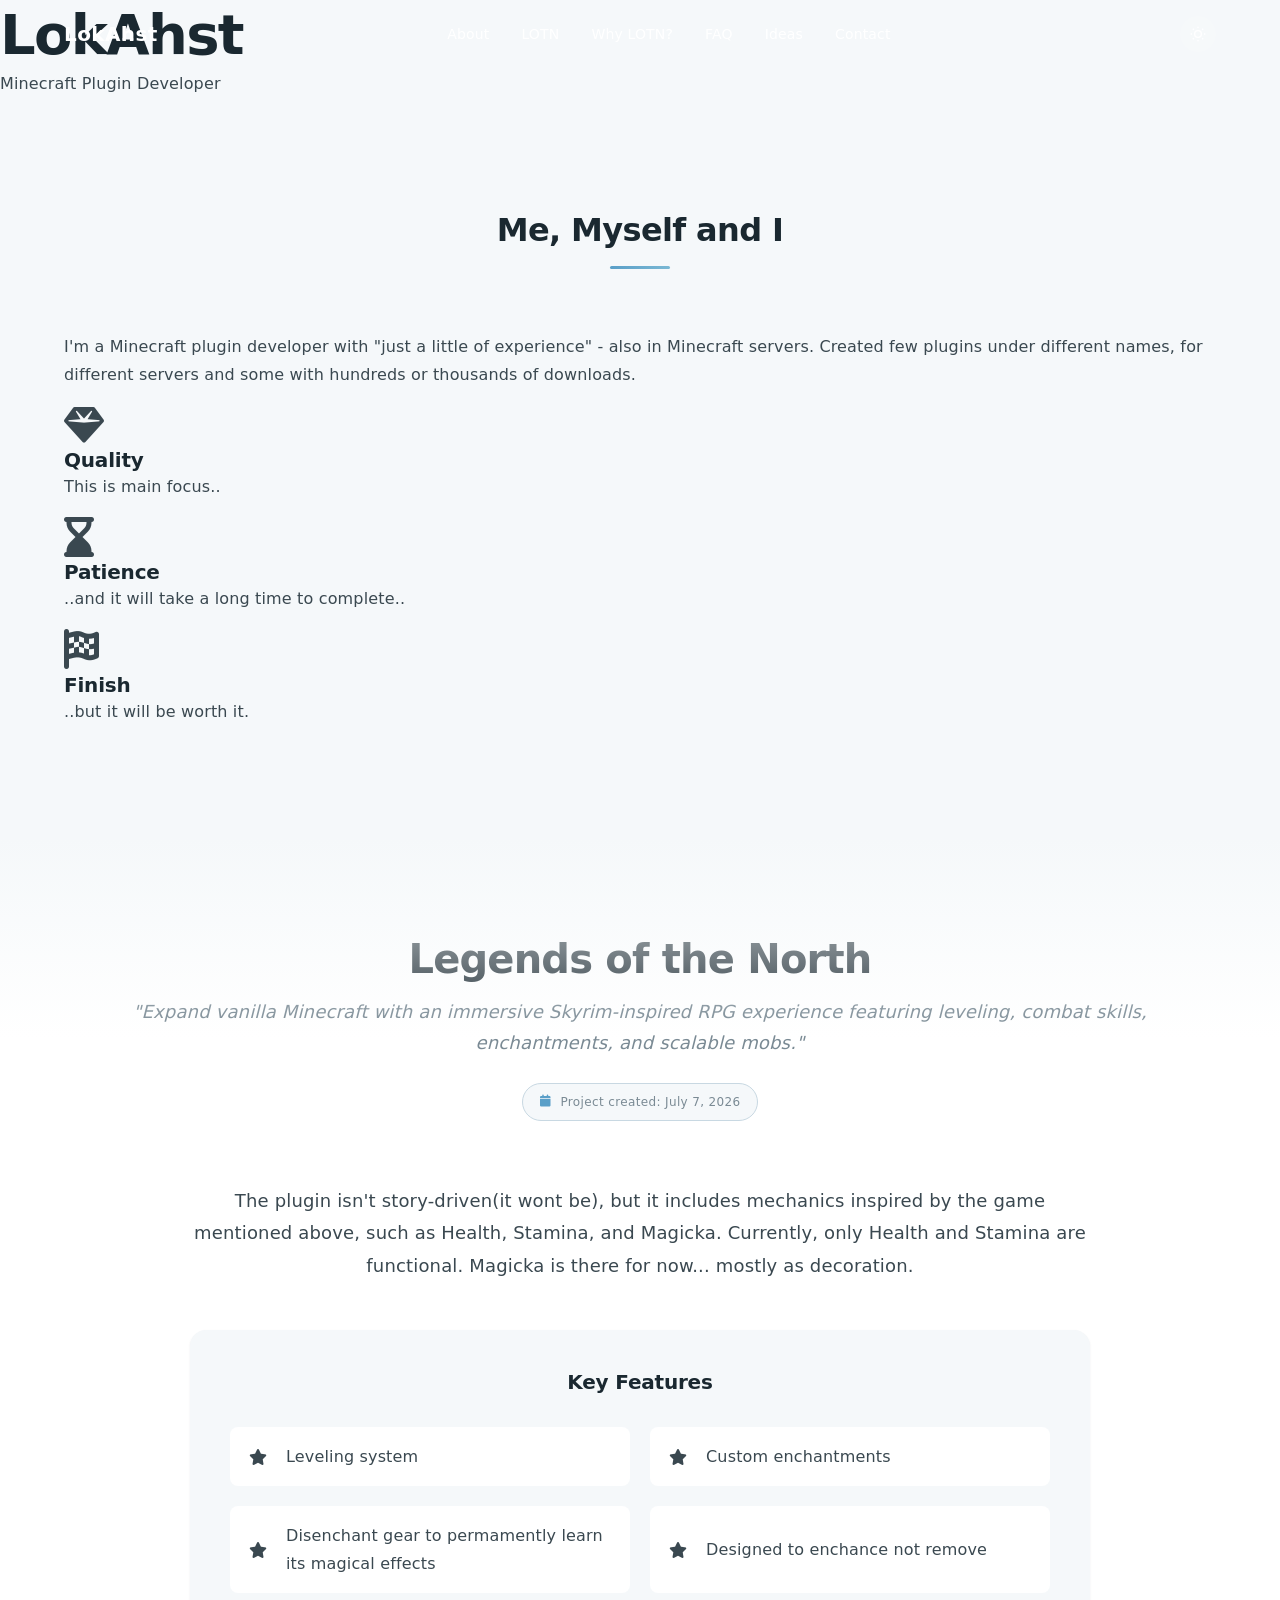
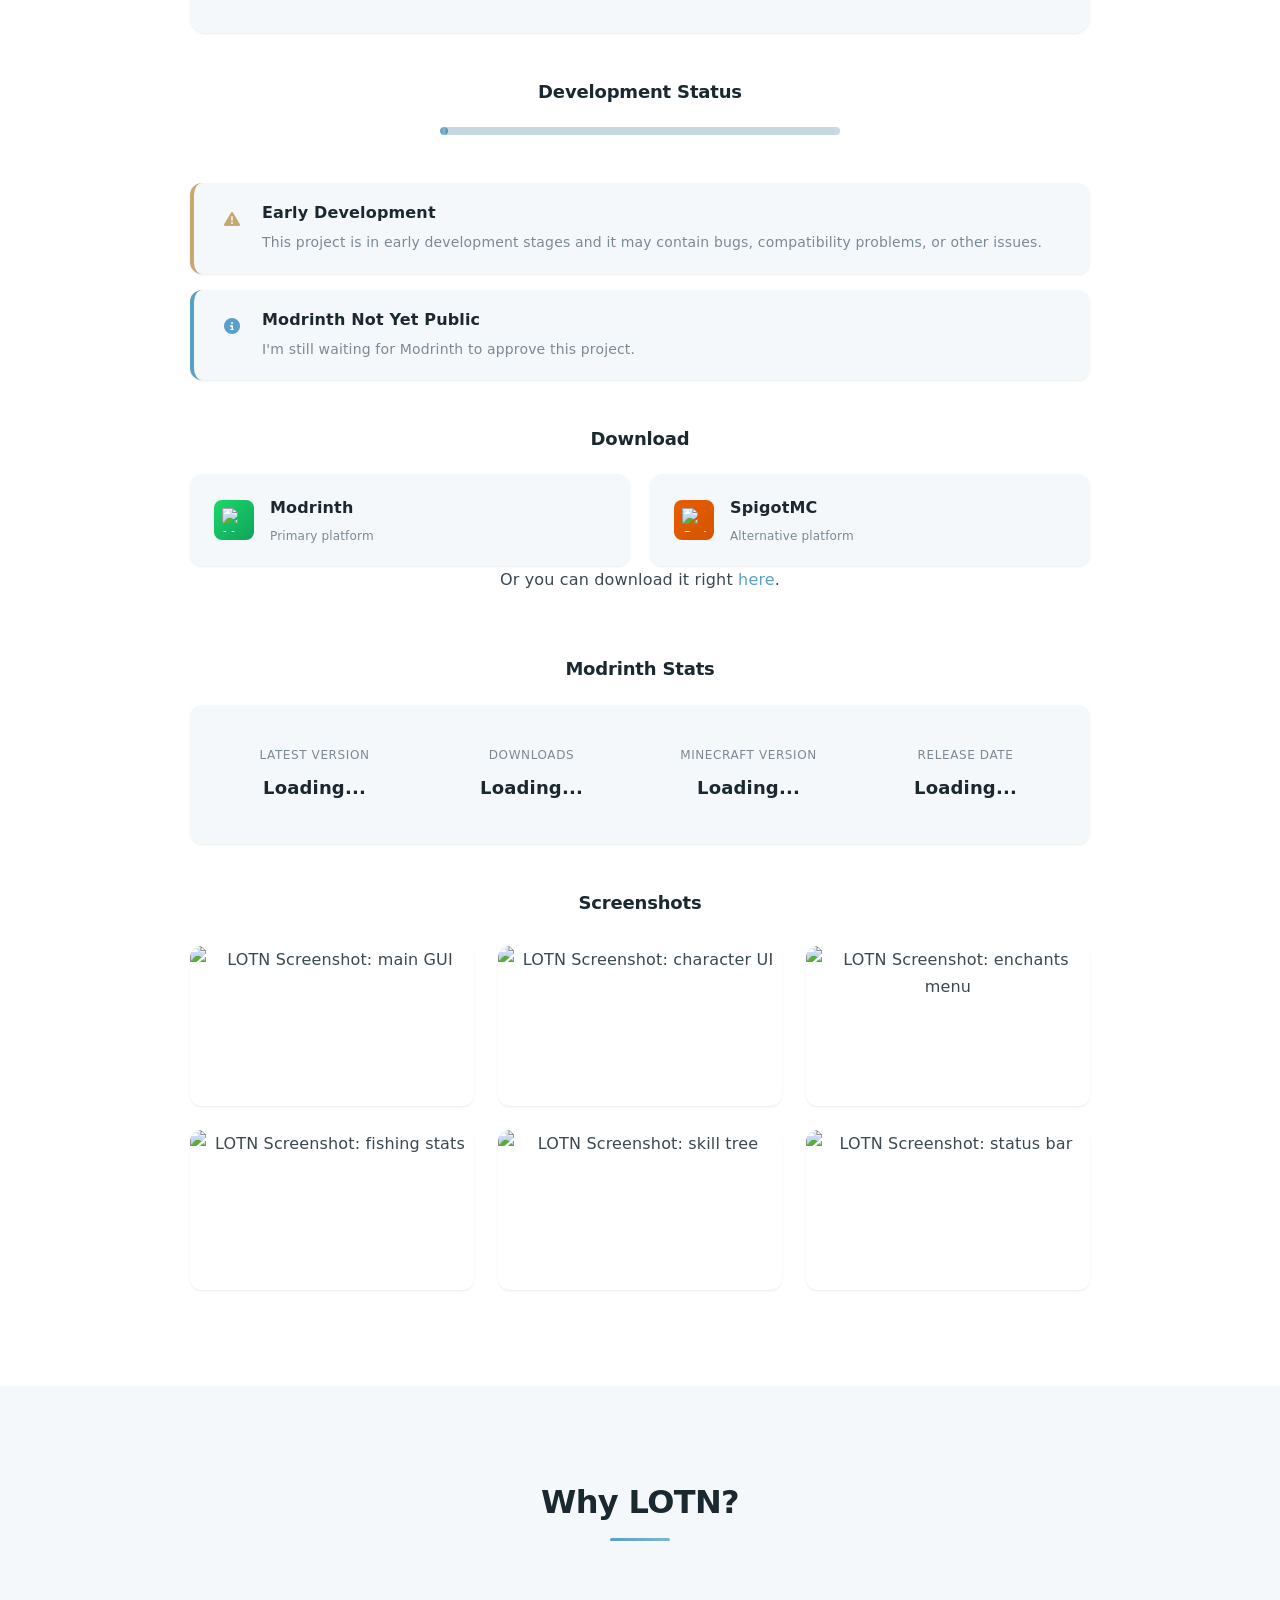
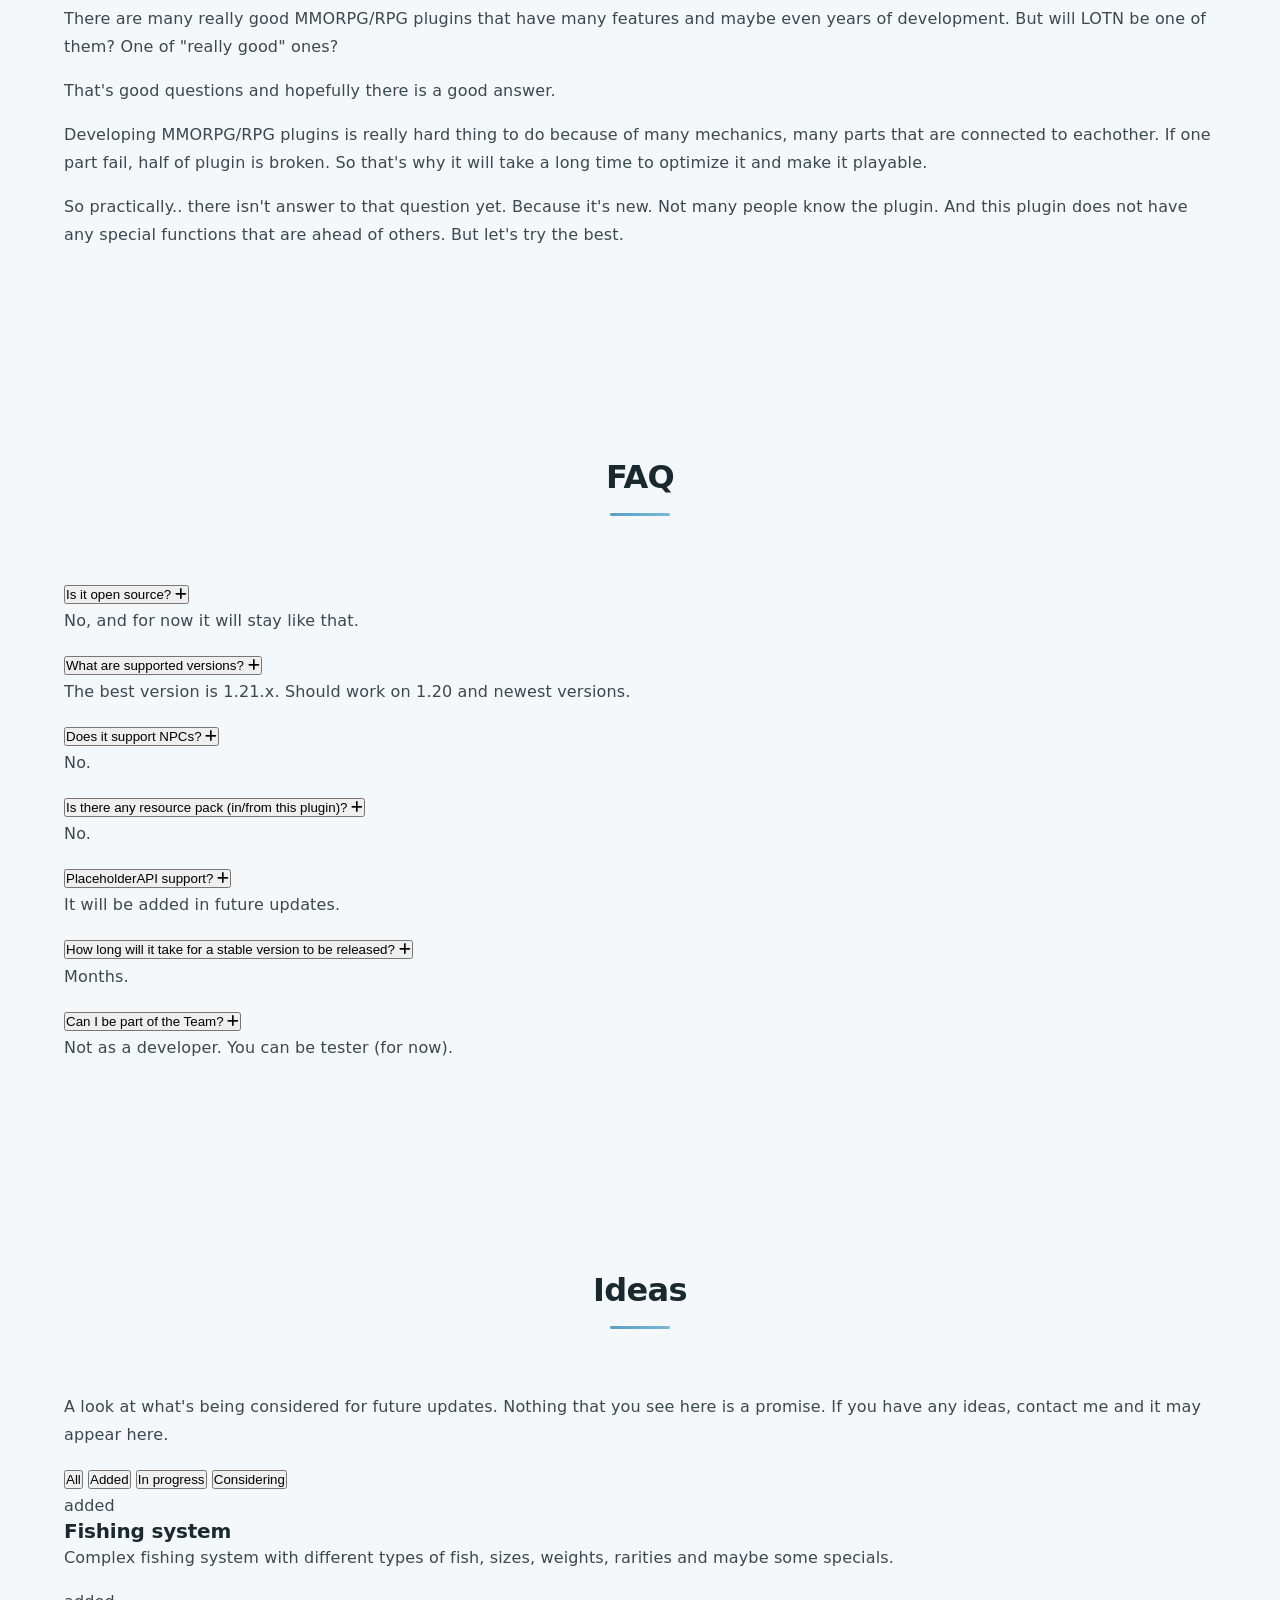
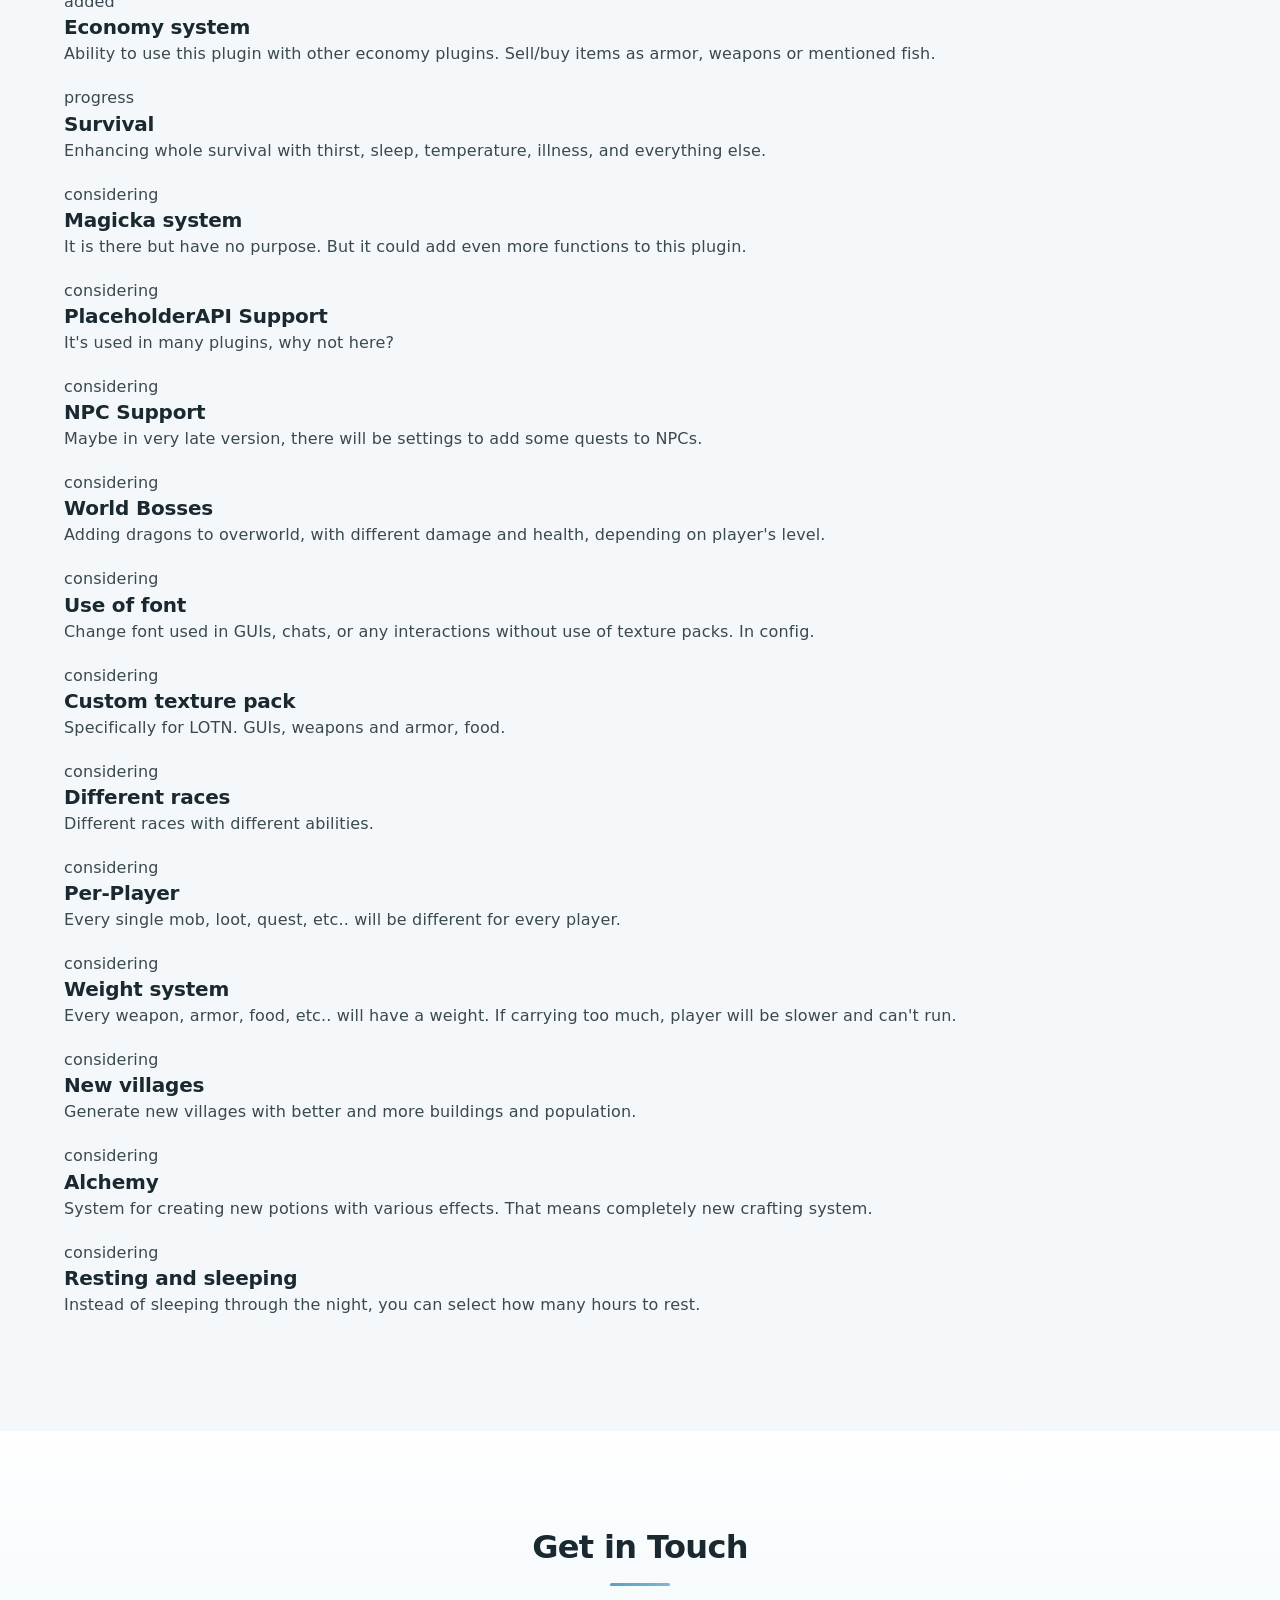
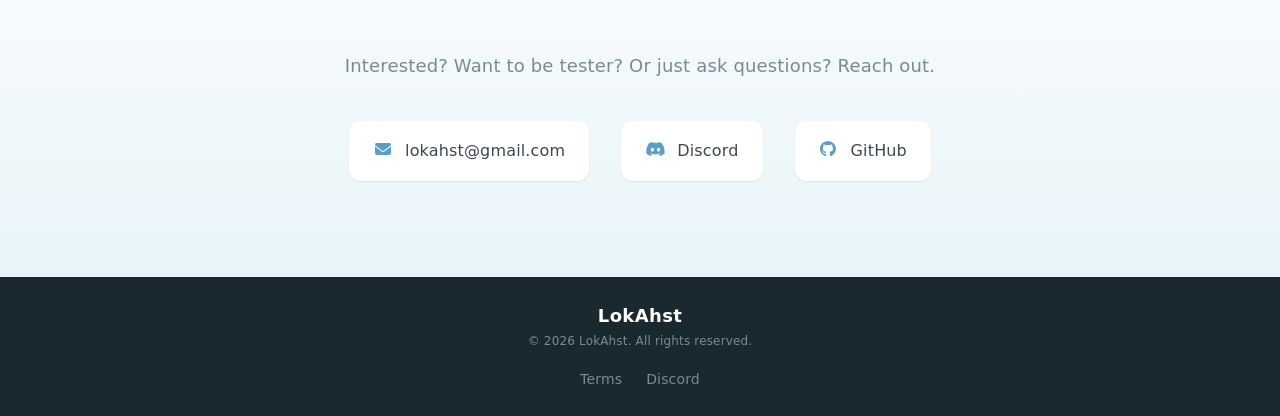
==== index.html @ 251fb31d "Add files via upload" ====
<!DOCTYPE html>
<html lang="en">
<head>
    <meta charset="UTF-8">
    <meta name="viewport" content="width=device-width, initial-scale=1.0">

    <title>LokAhst</title>

    <meta name="description" content="Developer of Legends of the North (LOTN) Minecraft plugin. Working independently on Minecraft plugins.">
    <meta name="author" content="LokAhst">
    <meta name="keywords" content="LokAhst, Minecraft plugin, LOTN, Legends of the North, Minecraft server, Spigot plugin, Modrinth, game development">
    <meta name="robots" content="index, follow">
    <meta name="theme-color" content="#366DA0">

    <meta property="og:title" content="LokAhst">
    <meta property="og:description" content="Developer of Legends of the North (LOTN) Minecraft plugin. Working independently on Minecraft plugins.">
    <meta property="og:type" content="website">
    <meta property="og:url" content="https://lokahst.github.io">
    <meta property="og:image" content="https://lokahst.github.io/assets/lokahst.png">

    <meta name="twitter:card" content="summary_large_image">
    <meta name="twitter:title" content="LokAhst">
    <meta name="twitter:description" content="Developer of Legends of the North (LOTN) Minecraft plugin. Working independently on Minecraft plugins.">

    <link rel="canonical" href="https://lokahst.github.io">

    <link rel="stylesheet" href="styling/main.css">
    <link rel="stylesheet" href="styling/hero.css">
    <link rel="stylesheet" href="styling/about.css">
    <link rel="stylesheet" href="styling/lotn.css">
    <link rel="stylesheet" href="styling/why.css">
    <link rel="stylesheet" href="styling/faq.css">
    <link rel="stylesheet" href="styling/ideas.css">
    <link rel="stylesheet" href="styling/animations.css">
    <link rel="stylesheet" href="styling/responsive.css">

    <style>
        .value-icon i {font-size: 2.5rem;}
    </style>

    <link rel="icon" type="image/svg+xml" href="assets/lokahst.png">
    <link rel="apple-touch-icon" href="assets/lokahst.png">
    <link rel="stylesheet" href="https://cdnjs.cloudflare.com/ajax/libs/font-awesome/6.4.0/css/all.min.css">
    <script>
        (function(){var t=localStorage.getItem('lokahst-theme');if(t==='dark'||(t!=='light'&&window.matchMedia('(prefers-color-scheme: dark)').matches)){document.documentElement.setAttribute('data-theme','dark');}})();
    </script>
</head>
<body>
    <nav class="nav" id="nav">
        <div class="nav-container">
            <a href="#" class="nav-logo">
                <span class="logo-text">LokAhst</span>
            </a>
            <button class="nav-toggle" id="navToggle" aria-label="Toggle navigation">
                <span class="nav-toggle-line"></span>
                <span class="nav-toggle-line"></span>
                <span class="nav-toggle-line"></span>
            </button>
            <ul class="nav-menu" id="navMenu">
                <li><a href="#about" class="nav-link">About</a></li>
                <li><a href="#lotn" class="nav-link">LOTN</a></li>
                <li><a href="#why" class="nav-link">Why LOTN?</a></li>
                <li><a href="#faq" class="nav-link">FAQ</a></li>
                <li><a href="#ideas" class="nav-link">Ideas</a></li>
                <li><a href="#contact" class="nav-link">Contact</a></li>
            </ul>
            <button class="theme-toggle" id="themeToggle" aria-label="Toggle dark mode">
                <svg class="icon-sun" xmlns="http://www.w3.org/2000/svg" fill="none" viewBox="0 0 24 24" stroke="currentColor" stroke-width="2"><circle cx="12" cy="12" r="5"/><path d="M12 1v2M12 21v2M4.22 4.22l1.42 1.42M18.36 18.36l1.42 1.42M1 12h2M21 12h2M4.22 19.78l1.42-1.42M18.36 5.64l1.42-1.42"/></svg>
                <svg class="icon-moon" xmlns="http://www.w3.org/2000/svg" fill="none" viewBox="0 0 24 24" stroke="currentColor" stroke-width="2"><path d="M21 12.79A9 9 0 1 1 11.21 3 7 7 0 0 0 21 12.79z"/></svg>
            </button>
        </div>
    </nav>

    <header class="hero" id="hero">
        <div class="hero-sky"></div>
        <div class="clouds-container"></div>
        <div class="mountains-container"></div>
        <div class="hero-atmosphere"></div>
        <div class="hero-content">
            <div class="hero-text-container">
                <h1 class="hero-title fade-up">
                    <span class="hero-title-line">LokAhst</span>
                </h1>
                <p class="hero-subtitle fade-up">Minecraft Plugin Developer</p>
            </div>
        </div>

        <div class="hero-gradient-transition"></div>
    </header>

    <section class="about section" id="about">
        <div class="container">
            <div class="section-header fade-up">
                <h2 class="section-title">Me, Myself and I</h2>
                <div class="section-divider"></div>
            </div>
            <div class="about-content">
                <div class="about-text fade-up">
                    <p class="about-body">I'm a Minecraft plugin developer with "just a little of experience" - also in Minecraft servers. Created few plugins under different names, for different servers and some with hundreds or thousands of downloads.</p>
                </div>
                <div class="about-values fade-up">
                    <div class="value-card">
                        <div class="value-icon">
                            <i class="fas fa-gem"></i>
                        </div>
                        <h3 class="value-title">Quality</h3>
                        <p class="value-desc">This is main focus..</p>
                    </div>
                    <div class="value-card">
                        <div class="value-icon">
                            <i class="fas fa-hourglass-end"></i>
                        </div>
                        <h3 class="value-title">Patience</h3>
                        <p class="value-desc">..and it will take a long time to complete..</p>
                    </div>
                    <div class="value-card">
                        <div class="value-icon">
                            <i class="fas fa-flag-checkered"></i>
                        </div>
                        <h3 class="value-title">Finish</h3>
                        <p class="value-desc">..but it will be worth it.</p>
                    </div>
                </div>
            </div>
        </div>
    </section>

    <section class="lotn section" id="lotn">
        <div class="container">
            <div class="lotn-header fade-up">
                <h2 class="lotn-title">Legends of the North</h2>
                <p class="lotn-tagline">"Expand vanilla Minecraft with an immersive Skyrim-inspired RPG experience featuring leveling, combat skills, enchantments, and scalable mobs."</p>
                <div class="lotn-created-badge">
                    <i class="lotn-badge-icon fas fa-calendar"></i>
                    <span>Project created: July 7, 2026</span>
                </div>
            </div>

            <div class="lotn-content">
                <div class="lotn-description fade-up">
                    <p>The plugin isn't story-driven(it wont be), but it includes mechanics inspired by the game mentioned above, such as Health, Stamina, and Magicka. Currently, only Health and Stamina are functional. Magicka is there for now... mostly as decoration.</p>
                </div>

                <div class="lotn-features fade-up">
                    <h3 class="features-title">Key Features</h3>
                    <ul class="features-list">
                        <li class="feature-item">
                            <span class="feature-icon">
                                <i class="fas fa-star"></i>
                            </span>
                            <span class="feature-text">Leveling system</span>
                        </li>
                        <li class="feature-item">
                            <span class="feature-icon">
                                <i class="fas fa-star"></i>
                            </span>
                            <span class="feature-text">Custom enchantments</span>
                        </li>
                        <li class="feature-item">
                            <span class="feature-icon">
                                <i class="fas fa-star"></i>
                            </span>
                            <span class="feature-text">Disenchant gear to permamently learn its magical effects</span>
                        </li>
                        <li class="feature-item">
                            <span class="feature-icon">
                                <i class="fas fa-star"></i>
                            </span>
                            <span class="feature-text">Designed to enchance not remove</span>
                        </li>
                    </ul>
                </div>

                <div class="lotn-status fade-up">
                    <h3 class="status-title">Development Status</h3>
                    <div class="status-bar-container">
                        <div class="status-bar">
                            <div class="status-progress" style="--progress: 2%;"></div>
                        </div>
                    </div>
                </div>

                <div class="lotn-warnings fade-up">
                    <div class="warning-card warning-early">
                        <div class="warning-icon">
                            <i class="fas fa-exclamation-triangle"></i>
                        </div>
                        <div class="warning-content">
                            <h4 class="warning-title">Early Development</h4>
                            <p class="warning-text">This project is in early development stages and it may contain bugs, compatibility problems, or other issues.</p>
                        </div>
                    </div>
                    <div class="warning-card warning-modrinth">
                        <div class="warning-icon">
                            <i class="fas fa-info-circle"></i>
                        </div>
                        <div class="warning-content">
                            <h4 class="warning-title">Modrinth Not Yet Public</h4>
                            <p class="warning-text">I'm still waiting for Modrinth to approve this project.</p>
                        </div>
                    </div>
                </div>

                <div class="lotn-downloads fade-up">
                    <h3 class="downloads-title">Download</h3>
                    <div class="downloads-grid">
                        <a href="https://modrinth.com/plugin/lotn" class="download-card download-modrinth" target="_blank" rel="noopener noreferrer">
                            <div class="download-logo">
                                <img src="assets/modrinth.svg" alt="Modrinth">
                            </div>
                            <div class="download-info">
                                <span class="download-name">Modrinth</span>
                                <span class="download-desc">Primary platform</span>
                            </div>
                        </a>
                        <a href="https://www.spigotmc.org/resources/rpg-legends-of-the-north-early-access-versions.136849/" class="download-card download-spigot" target="_blank" rel="noopener noreferrer">
                            <div class="download-logo">
                                <img src="assets/spigotmc.svg" alt="SpigotMC">
                            </div>
                            <div class="download-info">
                                <span class="download-name">SpigotMC</span>
                                <span class="download-desc">Alternative platform</span>
                            </div>
                        </a>
                    </div>
                    <p class="download-note">Or you can download it right <a href="https://github.com/lokahst/direct/releases/download/LotN_0.0.0-EarlyAccess.3/LotN_0.0.0-EarlyAccess.3.jar" class="download-link">here</a>.</p>
                </div>

                <div class="lotn-modrinth fade-up">
                    <h3 class="modrinth-title">Modrinth Stats</h3>
                    <div class="modrinth-stats">
                        <div class="modrinth-stat">
                            <span class="stat-label">Latest Version</span>
                            <span class="stat-value" id="modrinth-version">Loading...</span>
                        </div>
                        <div class="modrinth-stat">
                            <span class="stat-label">Downloads</span>
                            <span class="stat-value" id="modrinth-downloads">Loading...</span>
                        </div>
                        <div class="modrinth-stat">
                            <span class="stat-label">Minecraft version</span>
                            <span class="stat-value" id="modrinth-minecraft">Loading...</span>
                        </div>
                        <div class="modrinth-stat">
                            <span class="stat-label">Release date</span>
                            <span class="stat-value" id="modrinth-release">Loading...</span>
                        </div>
                    </div>
                </div>

                <div class="lotn-screenshots fade-up">
                    <h3 class="screenshots-title">Screenshots</h3>
                    <div class="screenshots-grid">
                        <img src="assets/screenshots/Main.png" alt="LOTN Screenshot: main GUI" class="screenshot-img">
                        <img src="assets/screenshots/Character.png" alt="LOTN Screenshot: character UI" class="screenshot-img">
                        <img src="assets/screenshots/Enchants.png" alt="LOTN Screenshot: enchants menu" class="screenshot-img">
                        <img src="assets/screenshots/Fishing_adventure.png" alt="LOTN Screenshot: fishing stats" class="screenshot-img">
                        <img src="assets/screenshots/Skill_tree.png" alt="LOTN Screenshot: skill tree" class="screenshot-img">
                        <img src="assets/screenshots/bar.png" alt="LOTN Screenshot: status bar" class="screenshot-img">
                    </div>
                </div>
            </div>
        </div>
    </section>

    <section class="why section" id="why">
        <div class="container">
            <div class="section-header fade-up">
                <h2 class="section-title">Why LOTN?</h2>
                <div class="section-divider"></div>
            </div>
            <div class="why-content">
                <div class="why-text fade-up">
                    <p class="why-body">There are many really good MMORPG/RPG plugins that have many features and maybe even years of development. But will LOTN be one of them? One of "really good" ones?</p>
                    <p class="why-body">That's good questions and hopefully there is a good answer.</p>
                    <p class="why-body">Developing MMORPG/RPG plugins is really hard thing to do because of many mechanics, many parts that are connected to eachother. If one part fail, half of plugin is broken. So that's why it will take a long time to optimize it and make it playable.</p>
                    <p class="why-body">So practically.. there isn't answer to that question yet. Because it's new. Not many people know the plugin. And this plugin does not have any special functions that are ahead of others. But let's try the best.</p>
                </div>
            </div>
        </div>
    </section>

    <section class="faq section" id="faq">
        <div class="container">
            <div class="section-header fade-up">
                <h2 class="section-title">FAQ</h2>
                <div class="section-divider"></div>
            </div>
            <div class="faq-list fade-up">
                <div class="faq-item">
                    <button class="faq-question" aria-expanded="false">
                        <span class="faq-question-text">Is it open source?</span>
                        <span class="faq-icon"><i class="fas fa-plus"></i></span>
                    </button>
                    <div class="faq-answer">
                        <p>No, and for now it will stay like that.</p>
                    </div>
                </div>
                <div class="faq-item">
                    <button class="faq-question" aria-expanded="false">
                        <span class="faq-question-text">What are supported versions?</span>
                        <span class="faq-icon"><i class="fas fa-plus"></i></span>
                    </button>
                    <div class="faq-answer">
                        <p>The best version is 1.21.x. Should work on 1.20 and newest versions.</p>
                    </div>
                </div>
                <div class="faq-item">
                    <button class="faq-question" aria-expanded="false">
                        <span class="faq-question-text">Does it support NPCs?</span>
                        <span class="faq-icon"><i class="fas fa-plus"></i></span>
                    </button>
                    <div class="faq-answer">
                        <p>No.</p>
                    </div>
                </div>
                <div class="faq-item">
                    <button class="faq-question" aria-expanded="false">
                        <span class="faq-question-text">Is there any resource pack (in/from this plugin)?</span>
                        <span class="faq-icon"><i class="fas fa-plus"></i></span>
                    </button>
                    <div class="faq-answer">
                        <p>No.</p>
                    </div>
                </div>
                <div class="faq-item">
                    <button class="faq-question" aria-expanded="false">
                        <span class="faq-question-text">PlaceholderAPI support?</span>
                        <span class="faq-icon"><i class="fas fa-plus"></i></span>
                    </button>
                    <div class="faq-answer">
                        <p>It will be added in future updates.</p>
                    </div>
                </div>
                <div class="faq-item">
                    <button class="faq-question" aria-expanded="false">
                        <span class="faq-question-text">How long will it take for a stable version to be released?</span>
                        <span class="faq-icon"><i class="fas fa-plus"></i></span>
                    </button>
                    <div class="faq-answer">
                        <p>Months.</p>
                    </div>
                </div>
                <div class="faq-item">
                    <button class="faq-question" aria-expanded="false">
                        <span class="faq-question-text">Can I be part of the Team?</span>
                        <span class="faq-icon"><i class="fas fa-plus"></i></span>
                    </button>
                    <div class="faq-answer">
                        <p>Not as a developer. You can be tester (for now).</p>
                    </div>
                </div>
            </div>
        </div>
    </section>

    <section class="ideas section" id="ideas">
        <div class="container">
            <div class="section-header fade-up">
                <h2 class="section-title">Ideas</h2>
                <div class="section-divider"></div>
            </div>
            <div class="ideas-intro fade-up">
                <p>A look at what's being considered for future updates. Nothing that you see here is a promise. If you have any ideas, contact me and it may appear here.</p>
            </div>
            <div class="ideas-filters fade-up" id="ideasFilters" role="toolbar" aria-label="Filter ideas"></div>
            <div class="ideas-board fade-up" id="ideasBoard"></div>
        </div>
    </section>

    <section class="contact section" id="contact">
        <div class="container">
            <div class="section-header fade-up">
                <h2 class="section-title">Get in Touch</h2>
                <div class="section-divider"></div>
            </div>
            <div class="contact-content fade-up">
                <p class="contact-text">Interested? Want to be tester? Or just ask questions? Reach out.</p>
                <div class="contact-links">
                    <a href="mailto:lokahst@gmail.com" class="contact-link">
                        <i class="contact-icon fas fa-envelope"></i>
                        <span>lokahst@gmail.com</span>
                    </a>
                    <a href="/discord.html" class="contact-link">
                        <i class="contact-icon fab fa-discord"></i>
                        <span>Discord</span>
                    </a>
                    <a href="https://github.com/lokahst" class="contact-link">
                        <i class="contact-icon fab fa-github"></i>
                        <span>GitHub</span>
                    </a>
                </div>
            </div>
        </div>
    </section>

    <footer class="footer">
        <div class="container">
            <div class="footer-content">
                <span class="footer-logo">LokAhst</span>
                <p class="footer-copyright">&copy; 2026 LokAhst. All rights reserved.</p>
                <nav class="footer-links" aria-label="Footer">
                    <a href="terms.html" class="footer-link">Terms</a>
                    <a href="discord.html" class="footer-link">Discord</a>
                </nav>
            </div>
        </div>
    </footer>

    <script defer src="scripting/mountains.js"></script>
    <script defer src="scripting/parallax.js"></script>
    <script defer src="scripting/scroll.js"></script>
    <script defer src="scripting/animations.js"></script>
    <script defer src="scripting/modrinth.js"></script>
    <script defer src="scripting/faq.js"></script>
    <script defer src="scripting/ideas.js"></script>
    <script defer src="scripting/theme.js"></script>
    <script defer src="scripting/main.js"></script>
</body>
</html>
---- styling/main.css ----
@font-face {
    font-family: "Proliatica";
    src: url("/assets/fonts/Proliatica.woff2") format("woff2");
    font-weight: normal;
    font-style: normal;
    font-display: swap;
}

:root {
    --color-sky-light: #e8f4f8;
    --color-sky: #a8d4eb;
    --color-sky-dark: #7ab8d4;
    --color-sky-deep: #5a9fc8;
    
    --color-mountain-far: #d1e3ed;
    --color-mountain-mid: #a8c4d4;
    --color-mountain-near: #6a9ab8;
    --color-mountain-close: #4a8aa8;
    
    --color-primary: #5a9fc8;
    --color-primary-light: #7ab8d4;
    --color-primary-dark: #4a8aa8;
    --color-primary-darker: #357a98;
    
    --color-white: #ffffff;
    --color-snow: #f5f8fa;
    --color-cloud: #e8f0f5;
    --color-mist: #c8d8e2;
    --color-slate: #7a8a94;
    --color-stone: #5a6870;
    --color-dark: #3a4850;
    --color-dark-deep: #1a2830;

    --color-accent: #6a9ab8;
    --color-success: #5a90a8;
    --color-warning: #c8a870;
    --color-error: #c87070;

    --surface-page: var(--color-snow);
    --surface-section-alt: var(--color-white);
    --surface-card: var(--color-white);
    --surface-raised: var(--color-snow);
    --surface-border: var(--color-mist);
    --surface-input: var(--color-cloud);

    --text-primary: var(--color-dark-deep);
    --text-secondary: var(--color-dark);
    --text-muted: var(--color-slate);

    --nav-scrolled-bg: rgba(255, 255, 255, 0.95);
    --nav-scrolled-text: var(--color-dark-deep);
    --nav-scrolled-link: var(--color-dark);
    --nav-scrolled-line: var(--color-dark);

    --mobile-menu-bg: var(--color-white);
    --mobile-menu-link: var(--color-dark);
    
    --font-display: 'Segoe UI', system-ui, -apple-system, sans-serif;
    --font-body: 'Segoe UI', system-ui, -apple-system, sans-serif;
    --font-mono: 'Consolas', 'Monaco', monospace;
    
    --text-xs: 0.75rem;
    --text-sm: 0.875rem;
    --text-base: 1rem;
    --text-lg: 1.125rem;
    --text-xl: 1.25rem;
    --text-2xl: 1.5rem;
    --text-3xl: 2rem;
    --text-4xl: 2.5rem;
    --text-5xl: 3.5rem;
    --text-6xl: 4.5rem;
    
    --space-1: 0.25rem;
    --space-2: 0.5rem;
    --space-3: 0.75rem;
    --space-4: 1rem;
    --space-5: 1.25rem;
    --space-6: 1.5rem;
    --space-8: 2rem;
    --space-10: 2.5rem;
    --space-12: 3rem;
    --space-16: 4rem;
    --space-20: 5rem;
    --space-24: 6rem;
    --space-32: 8rem;

    --container-max: 1200px;
    --container-padding: var(--space-6);
    
    --transition-fast: 150ms ease;
    --transition-base: 250ms ease;
    --transition-slow: 400ms ease;
    --transition-smooth: 500ms cubic-bezier(0.4, 0, 0.2, 1);

    --shadow-sm: 0 1px 2px rgba(58, 72, 80, 0.1);
    --shadow-md: 0 4px 12px rgba(58, 72, 80, 0.1);
    --shadow-lg: 0 8px 24px rgba(58, 72, 80, 0.12);
    --shadow-xl: 0 16px 48px rgba(58, 72, 80, 0.15);
    
    --radius-sm: 4px;
    --radius-md: 8px;
    --radius-lg: 12px;
    --radius-xl: 16px;
    --radius-full: 9999px;
    
    --z-base: 1;
    --z-dropdown: 100;
    --z-sticky: 200;
    --z-nav: 300;
    --z-modal: 400;
    --z-tooltip: 500;
}

[data-theme="dark"] {
    --color-white: #1e2c36;
    --color-snow: #16222a;
    --color-cloud: #243040;
    --color-mist: #2e3e4c;
    --color-slate: #8aabb8;
    --color-stone: #9ab4c0;
    --color-dark: #c8dce6;
    --color-dark-deep: #e4f0f6;

    --color-primary: #6ab4d8;
    --color-primary-light: #88c8e4;
    --color-primary-dark: #5aa0c4;
    --color-primary-darker: #4890b4;

    --color-warning: #d4b87a;
    --color-error: #d48888;

    --surface-page: #16222a;
    --surface-section-alt: #1e2c36;
    --surface-card: #1e2c36;
    --surface-raised: #243040;
    --surface-border: #2e3e4c;
    --surface-input: #243040;

    --text-primary: #e4f0f6;
    --text-secondary: #c8dce6;
    --text-muted: #8aabb8;

    --nav-scrolled-bg: rgba(22, 34, 42, 0.97);
    --nav-scrolled-text: #e4f0f6;
    --nav-scrolled-link: #c8dce6;
    --nav-scrolled-line: #c8dce6;

    --mobile-menu-bg: #1e2c36;
    --mobile-menu-link: #c8dce6;

    --shadow-sm: 0 1px 2px rgba(0, 0, 0, 0.3);
    --shadow-md: 0 4px 12px rgba(0, 0, 0, 0.3);
    --shadow-lg: 0 8px 24px rgba(0, 0, 0, 0.35);
    --shadow-xl: 0 16px 48px rgba(0, 0, 0, 0.4);
}

*,
*::before,
*::after {
    box-sizing: border-box;
    margin: 0;
    padding: 0;
}

html {
    scroll-behavior: smooth;
    -webkit-text-size-adjust: 100%;
    -webkit-font-smoothing: antialiased;
    -moz-osx-font-smoothing: grayscale;
}

body {
    font-family: var(--font-body);
    font-size: var(--text-base);
    line-height: 1.7;
    color: var(--color-dark);
    background-color: var(--color-snow);
    overflow-x: hidden;
    letter-spacing: 0.01em;
    transition: background-color var(--transition-slow), color var(--transition-slow);
}

h1, h2, h3, h4, h5, h6 {
    font-family: var(--font-display);
    font-weight: 600;
    line-height: 1.25;
    color: var(--color-dark-deep);
}

h1 {
    font-size: var(--text-5xl);
    letter-spacing: -0.03em;
}

h2 {
    font-size: var(--text-3xl);
    letter-spacing: -0.02em;
}

h3 {
    font-size: var(--text-xl);
    letter-spacing: -0.01em;
}

p {
    margin-bottom: var(--space-4);
    line-height: 1.75;
}

a {
    color: var(--color-primary);
    text-decoration: none;
    transition: color var(--transition-fast);
}

a:hover {
    color: var(--color-primary-dark);
}

.container {
    width: 100%;
    max-width: var(--container-max);
    margin: 0 auto;
    padding: 0 var(--container-padding);
}

.section {
    padding: var(--space-24) 0;
}

.section-header {
    text-align: center;
    margin-bottom: var(--space-16);
}

.section-title {
    margin-bottom: var(--space-4);
    letter-spacing: -0.02em;
}

.section-divider {
    width: 60px;
    height: 3px;
    background: linear-gradient(90deg, var(--color-primary), var(--color-primary-light));
    margin: 0 auto;
    border-radius: var(--radius-full);
}

.nav {
    position: fixed;
    top: 0;
    left: 0;
    right: 0;
    z-index: var(--z-nav);
    padding: var(--space-4) 0;
    background: transparent;
    transition: background var(--transition-base), box-shadow var(--transition-base);
}

.nav.scrolled {
    background: var(--nav-scrolled-bg);
    box-shadow: var(--shadow-md);
    backdrop-filter: blur(8px);
}

.nav-container {
    max-width: var(--container-max);
    margin: 0 auto;
    padding: 0 var(--container-padding);
    display: flex;
    justify-content: space-between;
    align-items: center;
    gap: var(--space-4);
}

.nav-logo {
    display: flex;
    align-items: center;
}

.logo-text {
    font-family: var(--font-display);
    font-size: var(--text-xl);
    font-weight: 700;
    color: var(--color-white);
    letter-spacing: 0.02em;
    transition: color var(--transition-base);
}

.nav.scrolled .logo-text {
    color: var(--nav-scrolled-text);
}

[data-theme="dark"] .logo-text {
    color: #e4f0f6;
}

[data-theme="dark"] .nav.scrolled .logo-text {
    color: var(--nav-scrolled-text);
}

.nav-menu {
    display: flex;
    gap: var(--space-8);
    list-style: none;
}

.nav-link {
    font-size: var(--text-sm);
    font-weight: 500;
    color: var(--color-white);
    padding: var(--space-2) 0;
    position: relative;
    transition: color var(--transition-fast);
}

.nav.scrolled .nav-link {
    color: var(--nav-scrolled-link);
}

[data-theme="dark"] .nav-link {
    color: #c8dce6;
}

[data-theme="dark"] .nav.scrolled .nav-link {
    color: var(--nav-scrolled-link);
}

.nav-link::after {
    content: '';
    position: absolute;
    bottom: 0;
    left: 0;
    width: 0;
    height: 2px;
    background: var(--color-primary);
    transition: width var(--transition-base);
}

.nav-link:hover::after {
    width: 100%;
}

.theme-toggle {
    display: flex;
    align-items: center;
    justify-content: center;
    width: 36px;
    height: 36px;
    border-radius: var(--radius-full);
    border: none;
    background: rgba(255, 255, 255, 0.15);
    color: var(--color-white);
    cursor: pointer;
    transition: background var(--transition-base), color var(--transition-base), transform var(--transition-fast);
    flex-shrink: 0;
}

.theme-toggle:hover {
    background: rgba(255, 255, 255, 0.25);
    transform: scale(1.1);
}

.nav.scrolled .theme-toggle {
    background: var(--color-cloud);
    color: var(--nav-scrolled-text);
}

.nav.scrolled .theme-toggle:hover {
    background: var(--color-mist);
}

.theme-toggle .icon-sun,
.theme-toggle .icon-moon {
    width: 16px;
    height: 16px;
    transition: opacity var(--transition-fast), transform var(--transition-base);
    position: absolute;
}

.theme-toggle .icon-moon { opacity: 0; transform: rotate(90deg) scale(0.6); }
.theme-toggle .icon-sun  { opacity: 1; transform: rotate(0deg) scale(1); }

[data-theme="dark"] .theme-toggle .icon-moon { opacity: 1; transform: rotate(0deg) scale(1); }
[data-theme="dark"] .theme-toggle .icon-sun  { opacity: 0; transform: rotate(-90deg) scale(0.6); }


::-webkit-scrollbar {
    width: 10px;
}

::-webkit-scrollbar-track {
    background: var(--color-snow);
}

::-webkit-scrollbar-thumb {
    background: var(--color-mist);
    border-radius: var(--radius-full);
    border: 2px solid var(--color-snow);
}

::-webkit-scrollbar-thumb:hover {
    background: var(--color-slate);
}

::-webkit-scrollbar-thumb:active {
    background: var(--color-primary);
}

.nav-toggle {
    display: none;
    flex-direction: column;
    gap: 4px;
    background: none;
    border: none;
    cursor: pointer;
    padding: var(--space-2);
}

.nav-toggle-line {
    display: block;
    width: 24px;
    height: 2px;
    background: var(--color-white);
    transition: background var(--transition-fast), transform var(--transition-base);
}

.nav.scrolled .nav-toggle-line {
    background: var(--nav-scrolled-line);
}

.contact {
    background: linear-gradient(180deg, var(--color-white) 0%, var(--color-sky-light) 100%);
}

[data-theme="dark"] .contact {
    background: linear-gradient(180deg, var(--color-white) 0%, #1a2830 100%);
}

.contact-content {
    text-align: center;
}

.contact-text {
    font-size: var(--text-lg);
    color: var(--color-slate);
    margin-bottom: var(--space-10);
}

.contact-links {
    display: flex;
    justify-content: center;
    gap: var(--space-8);
    flex-wrap: wrap;
}

.contact-link {
    display: flex;
    align-items: center;
    gap: var(--space-3);
    padding: var(--space-4) var(--space-6);
    background: var(--color-white);
    border-radius: var(--radius-lg);
    color: var(--color-dark);
    box-shadow: var(--shadow-sm);
}

.contact-link:hover {
    color: var(--color-primary);
}

.contact-icon {
    width: 20px;
    height: 20px;
    color: var(--color-primary);
}

.footer {
    background: var(--color-dark-deep);
    padding: var(--space-6) 0;
}

[data-theme="dark"] .footer {
    background: #0e1820;
}

.footer-content {
    text-align: center;
}

.footer-links {
    display: flex;
    justify-content: center;
    flex-wrap: wrap;
    gap: var(--space-3) var(--space-6);
    margin-top: var(--space-4);
}

.footer-link {
    font-size: var(--text-sm);
    color: var(--color-slate);
    transition: color var(--transition-fast);
}

.footer-link:hover {
    color: var(--color-white);
}

.footer-logo {
    font-family: var(--font-display);
    font-size: var(--text-lg);
    font-weight: 700;
    color: var(--color-white);
    letter-spacing: 0.02em;
}

[data-theme="dark"] .footer-logo {
    color: #e4f0f6;
}

.footer-copyright {
    font-size: var(--text-xs);
    color: var(--color-slate);
    margin-bottom: 0;
}

.btn {
    display: inline-flex;
    align-items: center;
    gap: var(--space-3);
    padding: var(--space-4) var(--space-8);
    font-family: var(--font-body);
    font-size: var(--text-sm);
    font-weight: 500;
    border-radius: var(--radius-lg);
    border: none;
    cursor: pointer;
    transition: transform var(--transition-fast), box-shadow var(--transition-fast), background var(--transition-fast);
}

.btn:hover {
    transform: translateY(-2px);
}

.btn:active {
    transform: translateY(0);
}

.btn-icon {
    width: 18px;
    height: 18px;
}

.btn-primary {
    background: var(--color-primary);
    color: var(--color-white);
    box-shadow: var(--shadow-md);
}

.btn-primary:hover {
    background: var(--color-primary-dark);
    color: var(--color-white);
    box-shadow: var(--shadow-lg);
}

.btn-secondary {
    background: transparent;
    color: var(--color-primary);
    border: 2px solid var(--color-primary);
}

.btn-secondary:hover {
    background: var(--color-primary);
    color: var(--color-white);
}

.visually-hidden {
    position: absolute;
    width: 1px;
    height: 1px;
    padding: 0;
    margin: -1px;
    overflow: hidden;
    clip: rect(0, 0, 0, 0);
    white-space: nowrap;
    border: 0;
}

:focus-visible {
    outline: 2px solid var(--color-primary);
    outline-offset: 2px;
}

::selection {
    background: var(--color-primary-light);
    color: var(--color-dark-deep);
}
---- styling/lotn.css ----
﻿.lotn {
    background: var(--color-white);
    position: relative;
    overflow: hidden;
}

.lotn::before {
    content: '';
    position: absolute;
    top: 0;
    left: 0;
    right: 0;
    height: 200px;
    background: linear-gradient(180deg, var(--color-snow) 0%, transparent 100%);
    pointer-events: none;
}

.lotn-header {
    text-align: center;
    margin-bottom: var(--space-16);
}

.lotn-title {
    font-family: "Proliatica", var(--font-display);
    font-size: var(--text-4xl);
    font-weight: 700;
    color: var(--color-dark-deep);
    margin-bottom: var(--space-3);
    letter-spacing: -0.02em;
}

.lotn-tagline {
    font-size: var(--text-lg);
    color: var(--color-slate);
    font-style: italic;
    margin-bottom: var(--space-6);
}

.lotn-created-badge {
    display: inline-flex;
    align-items: center;
    gap: var(--space-2);
    padding: var(--space-2) var(--space-4);
    background: var(--color-snow);
    border: 1px solid var(--color-mist);
    border-radius: var(--radius-full);
    font-size: var(--text-xs);
    color: var(--color-slate);
    letter-spacing: 0.03em;
}

.lotn-badge-icon {
    width: 13px;
    height: 13px;
    color: var(--color-primary);
    flex-shrink: 0;
}

.lotn-content {
    max-width: 900px;
    margin: 0 auto;
    display: flex;
    flex-direction: column;
    gap: var(--space-12);
}

.lotn-description {
    text-align: center;
}

.lotn-description p {
    font-size: var(--text-lg);
    color: var(--color-dark);
    line-height: 1.8;
    margin-bottom: 0;
}

.lotn-features {
    background: var(--color-snow);
    padding: var(--space-10);
    border-radius: var(--radius-xl);
    box-shadow: var(--shadow-sm);
}

.features-title {
    font-size: var(--text-xl);
    font-weight: 600;
    color: var(--color-dark-deep);
    margin-bottom: var(--space-8);
    text-align: center;
}

.features-list {
    list-style: none;
    display: grid;
    grid-template-columns: repeat(2, 1fr);
    gap: var(--space-5);
}

.feature-item {
    display: flex;
    align-items: center;
    gap: var(--space-4);
    padding: var(--space-4);
    background: var(--color-white);
    border-radius: var(--radius-md);
    transition: transform var(--transition-fast), box-shadow var(--transition-fast);
}

.feature-item:hover {
    transform: translateX(4px);
    box-shadow: var(--shadow-sm);
}

.feature-icon {
    flex-shrink: 0;
    width: 24px;
    height: 24px;
    display: flex;
    align-items: center;
    justify-content: center;
}

.feature-icon svg {
    width: 100%;
    height: 100%;
    color: var(--color-primary);
}

.feature-text {
    font-size: var(--text-base);
    color: var(--color-dark);
    font-weight: 500;
}

.lotn-status {
    text-align: center;
}

.status-title {
    font-size: var(--text-lg);
    font-weight: 600;
    color: var(--color-dark-deep);
    margin-bottom: var(--space-6);
}

.status-bar-container {
    display: flex;
    flex-direction: column;
    align-items: center;
    gap: var(--space-4);
}

.status-bar {
    width: 100%;
    max-width: 400px;
    height: 8px;
    background: var(--color-mist);
    border-radius: var(--radius-full);
    overflow: hidden;
}

.status-progress {
    height: 100%;
    width: var(--progress, 0%);
    background: linear-gradient(90deg, var(--color-primary) 0%, var(--color-primary-dark) 100%);
    border-radius: var(--radius-full);
    transition: width 1.5s cubic-bezier(0.4, 0, 0.2, 1);
    position: relative;
}

.status-progress::after {
    content: '';
    position: absolute;
    top: 0;
    left: 0;
    right: 0;
    bottom: 0;
    background: linear-gradient(
        90deg,
        transparent 0%,
        rgba(255, 255, 255, 0.3) 50%,
        transparent 100%
    );
    animation: progress-shine 2s ease-in-out infinite;
}

@keyframes progress-shine {
    0% {
        transform: translateX(-100%);
    }
    100% {
        transform: translateX(100%);
    }
}

.lotn-screenshots {
    text-align: center;
}

.screenshots-title {
    font-size: var(--text-lg);
    font-weight: 600;
    color: var(--color-dark-deep);
    margin-bottom: var(--space-8);
}

.screenshots-grid {
    display: grid;
    grid-template-columns: repeat(3, 1fr);
    gap: var(--space-6);
}

.screenshot-img {
    width: 100%;
    aspect-ratio: 16 / 9;
    object-fit: cover;
    border-radius: var(--radius-lg);
    box-shadow: var(--shadow-sm);
    transition: transform var(--transition-base), box-shadow var(--transition-base);
}

.screenshot-img:hover {
    transform: scale(1.02);
    box-shadow: var(--shadow-lg);
}

.screenshot-placeholder {
    aspect-ratio: 16 / 9;
    background: var(--color-snow);
    border-radius: var(--radius-lg);
    display: flex;
    align-items: center;
    justify-content: center;
    border: 2px dashed var(--color-mist);
    transition: border-color var(--transition-base), background var(--transition-base);
}

.screenshot-placeholder:hover {
    border-color: var(--color-primary);
    background: var(--color-sky-light);
}

.screenshot-placeholder span {
    font-size: var(--text-sm);
    color: var(--color-slate);
    font-weight: 500;
}

.lotn-actions {
    display: flex;
    justify-content: center;
    gap: var(--space-6);
    flex-wrap: wrap;
    padding-top: var(--space-8);
    border-top: 1px solid var(--color-mist);
}

.lotn-modrinth {
    text-align: center;
}

.modrinth-title {
    font-size: var(--text-lg);
    font-weight: 600;
    color: var(--color-dark-deep);
    margin-bottom: var(--space-6);
}

.modrinth-stats {
    display: grid;
    grid-template-columns: repeat(4, 1fr);
    gap: var(--space-4);
    padding: var(--space-6);
    background: var(--color-snow);
    border-radius: var(--radius-lg);
    box-shadow: var(--shadow-sm);
}

.modrinth-stat {
    display: flex;
    flex-direction: column;
    gap: var(--space-2);
    padding: var(--space-4);
}

.stat-label {
    font-size: var(--text-xs);
    color: var(--color-slate);
    text-transform: uppercase;
    letter-spacing: 0.05em;
    font-weight: 500;
}

.stat-value {
    font-size: var(--text-lg);
    color: var(--color-dark-deep);
    font-weight: 600;
}

.lotn-warnings {
    display: flex;
    flex-direction: column;
    gap: var(--space-4);
}

.warning-card {
    display: flex;
    align-items: flex-start;
    gap: var(--space-4);
    padding: var(--space-5) var(--space-6);
    background: var(--color-snow);
    border-radius: var(--radius-lg);
    border-left: 4px solid var(--color-warning);
    box-shadow: var(--shadow-sm);
}

.warning-early {
    border-left-color: var(--color-warning);
}

.warning-early .warning-icon {
    color: var(--color-warning);
}

.warning-modrinth {
    border-left-color: var(--color-primary);
}

.warning-modrinth .warning-icon {
    color: var(--color-primary);
}

.warning-icon {
    flex-shrink: 0;
    width: 28px;
    height: 28px;
    display: flex;
    align-items: center;
    justify-content: center;
    margin-top: 2px;
}

.warning-icon svg {
    width: 100%;
    height: 100%;
}

.warning-content {
    flex: 1;
}

.warning-title {
    font-size: var(--text-base);
    font-weight: 600;
    color: var(--color-dark-deep);
    margin-bottom: var(--space-2);
}

.warning-text {
    font-size: var(--text-sm);
    color: var(--color-slate);
    line-height: 1.6;
    margin-bottom: 0;
}

.lotn-downloads {
    text-align: center;
}

.downloads-title {
    font-size: var(--text-lg);
    font-weight: 600;
    color: var(--color-dark-deep);
    margin-bottom: var(--space-6);
}

.downloads-grid {
    display: grid;
    grid-template-columns: repeat(2, 1fr);
    gap: var(--space-5);
}

.download-card {
    display: flex;
    align-items: center;
    gap: var(--space-4);
    padding: var(--space-5) var(--space-6);
    background: var(--color-snow);
    border-radius: var(--radius-lg);
    box-shadow: var(--shadow-sm);
    transition: transform var(--transition-fast), box-shadow var(--transition-fast), background var(--transition-fast);
    text-decoration: none;
}

.download-card:hover {
    transform: translateY(-3px);
    box-shadow: var(--shadow-md);
    background: var(--color-white);
}

.download-logo {
    flex-shrink: 0;
    width: 40px;
    height: 40px;
    display: flex;
    align-items: center;
    justify-content: center;
    border-radius: var(--radius-md);
}

.download-logo-img {
    flex-shrink: 0;
    width: 40px;
    height: 40px;
    object-fit: contain;
    border-radius: var(--radius-md);
}

.download-logo img {
    width: 24px;
    height: 24px;
}

.download-modrinth .download-logo {
    background: linear-gradient(135deg, #1bd96a 0%, #0fa35a 100%);
    color: white;
}

.download-spigot .download-logo {
    background: linear-gradient(135deg, #e85d04 0%, #d45500 100%);
    color: white;
}

.download-logo svg {
    width: 26px;
    height: 26px;
}

.download-info {
    flex: 1;
    text-align: left;
}

.download-name {
    display: block;
    font-size: var(--text-base);
    font-weight: 600;
    color: var(--color-dark-deep);
}

.download-desc {
    display: block;
    font-size: var(--text-xs);
    color: var(--color-slate);
    margin-top: var(--space-1);
}

.download-arrow {
    flex-shrink: 0;
    width: 20px;
    height: 20px;
    color: var(--color-slate);
    transition: transform var(--transition-fast);
}

.download-card:hover .download-arrow {
    transform: translate(2px, -2px);
    color: var(--color-primary);
}


@media (prefers-reduced-motion: reduce) {
    .status-progress::after {
        animation: none;
    }

    .feature-item:hover {
        transform: none;
    }
}
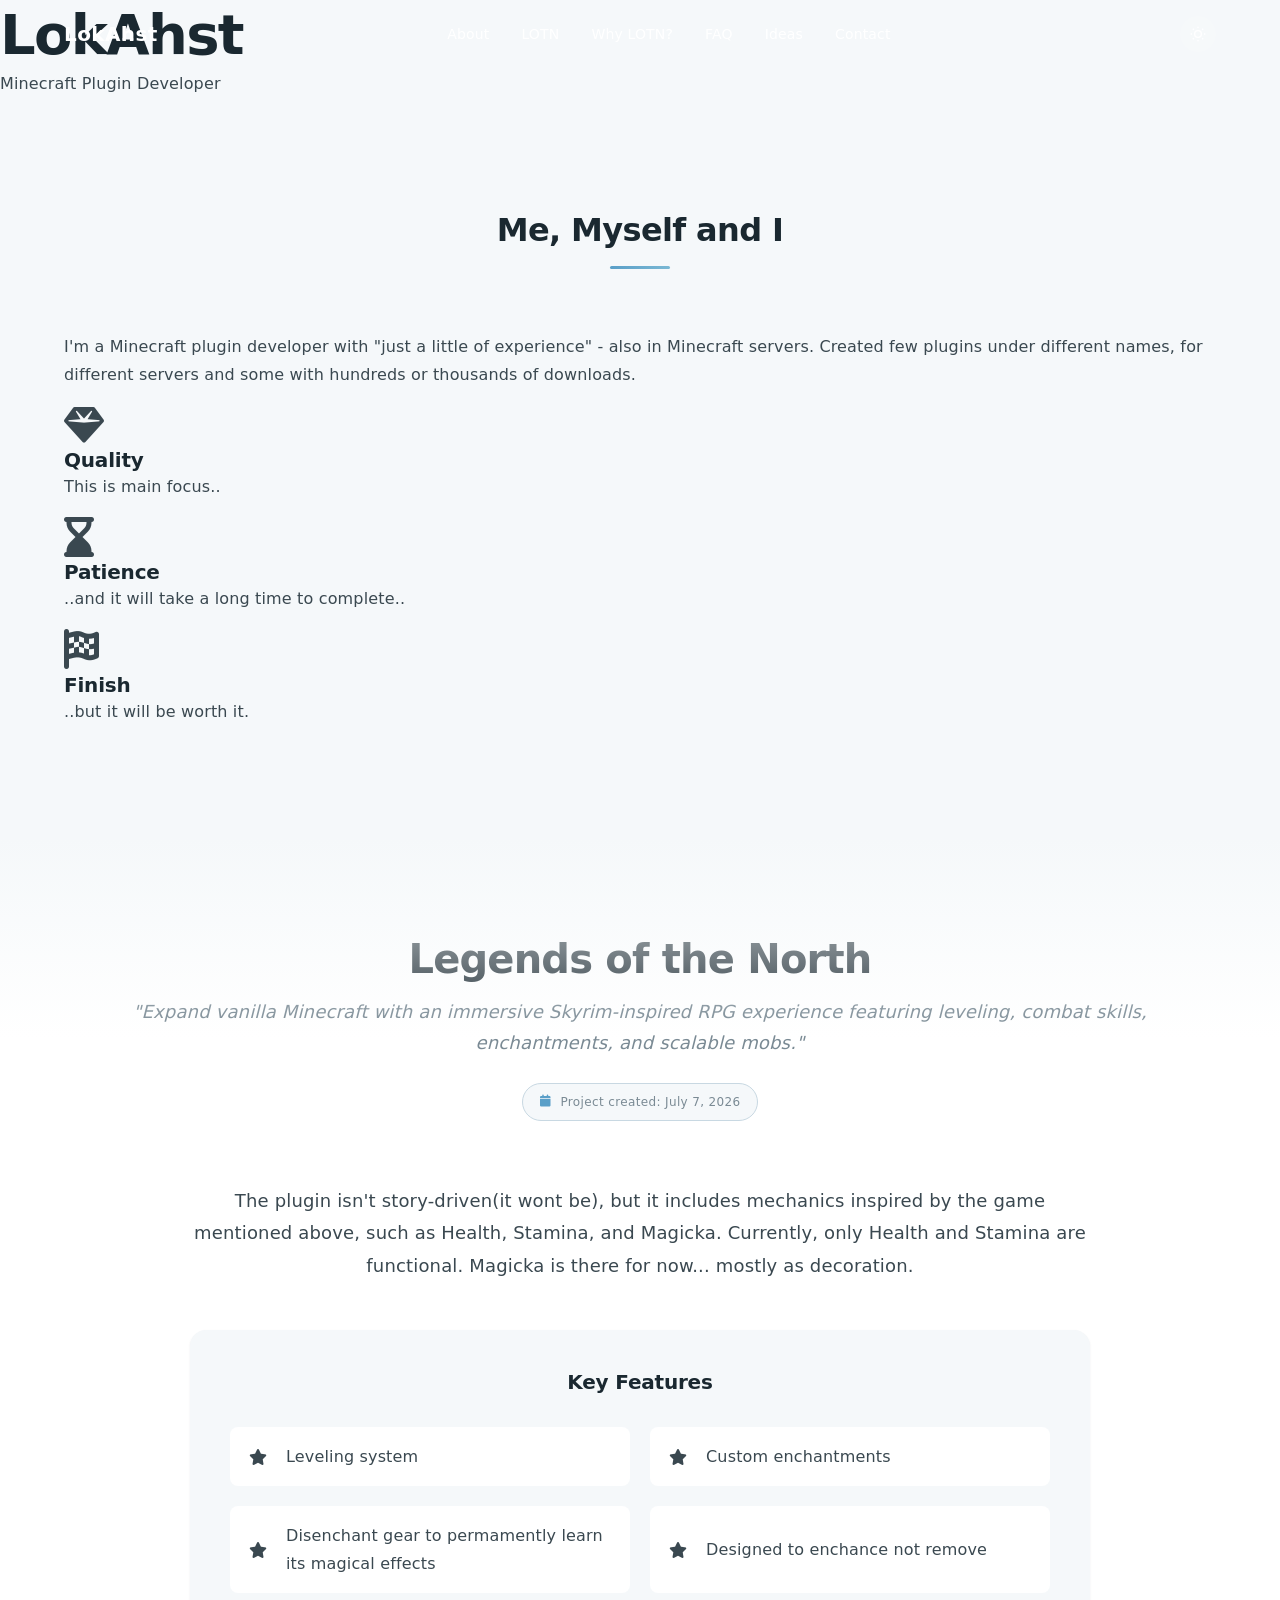
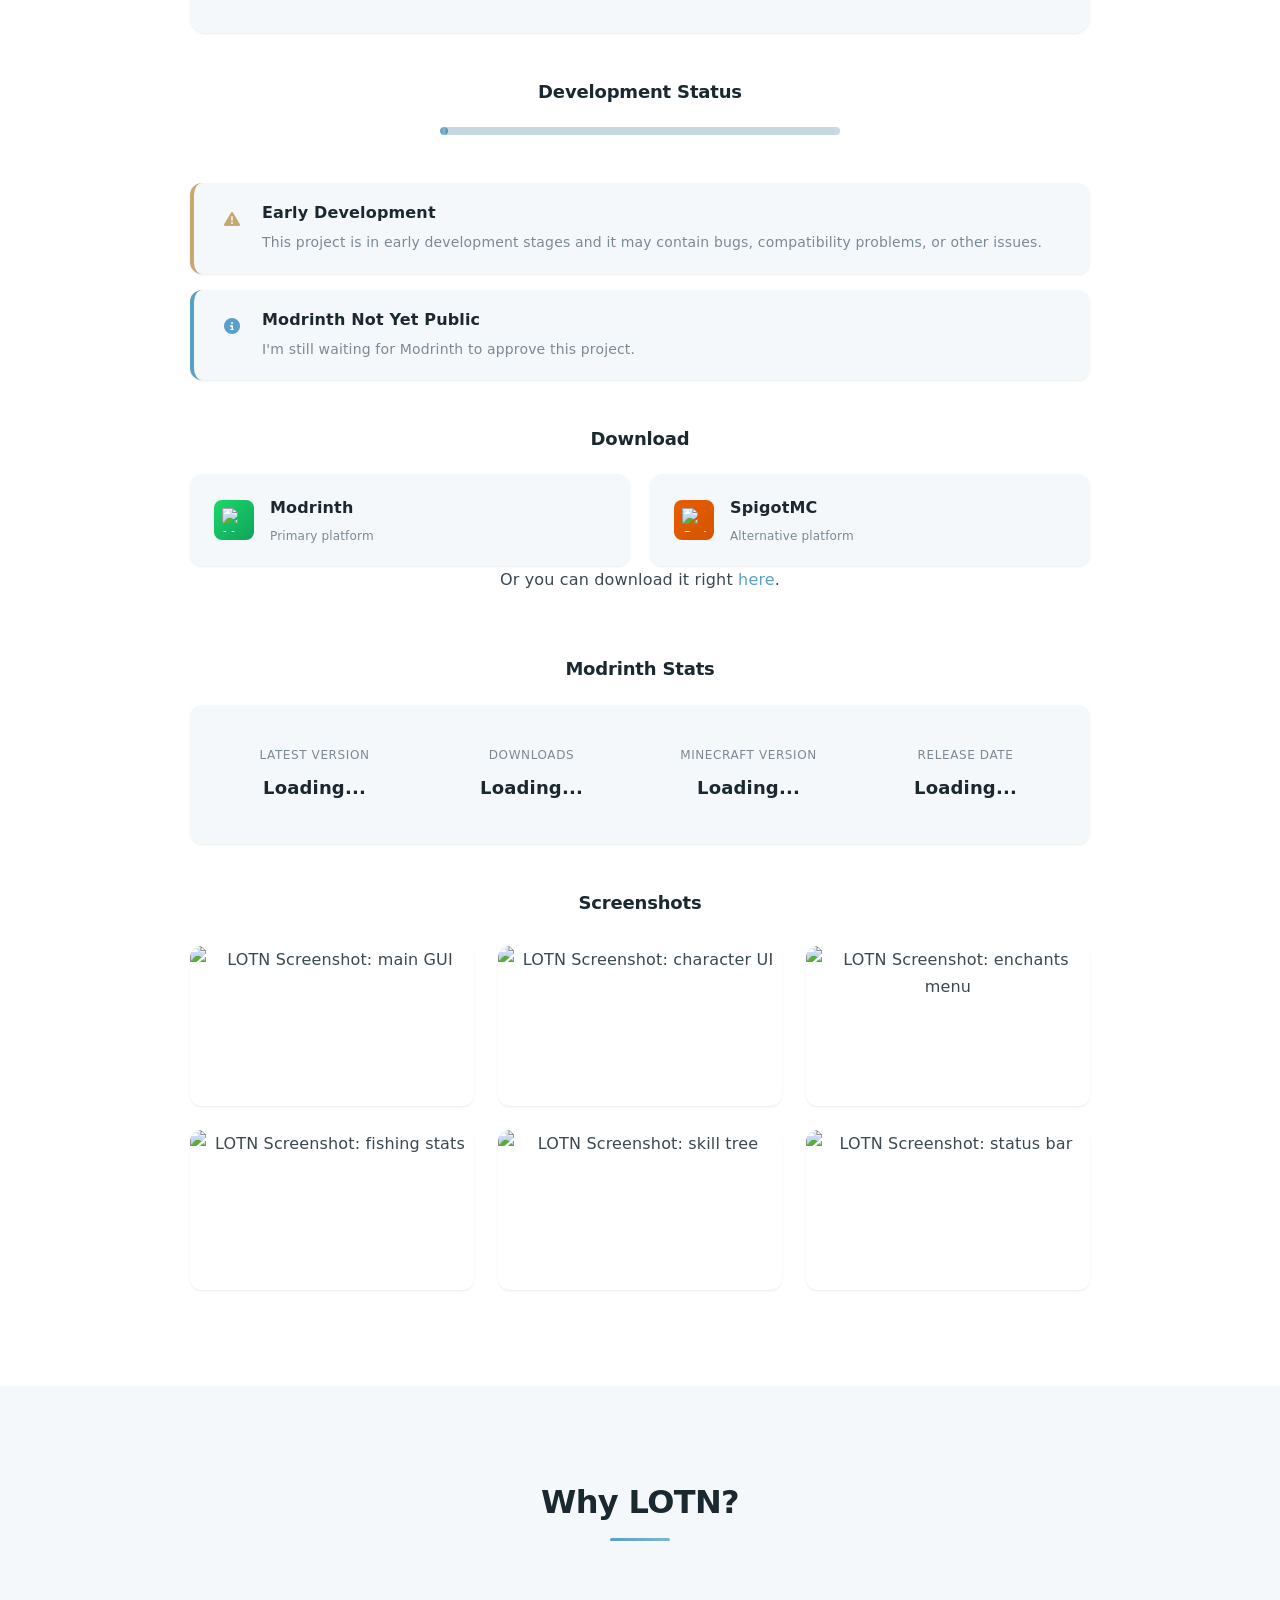
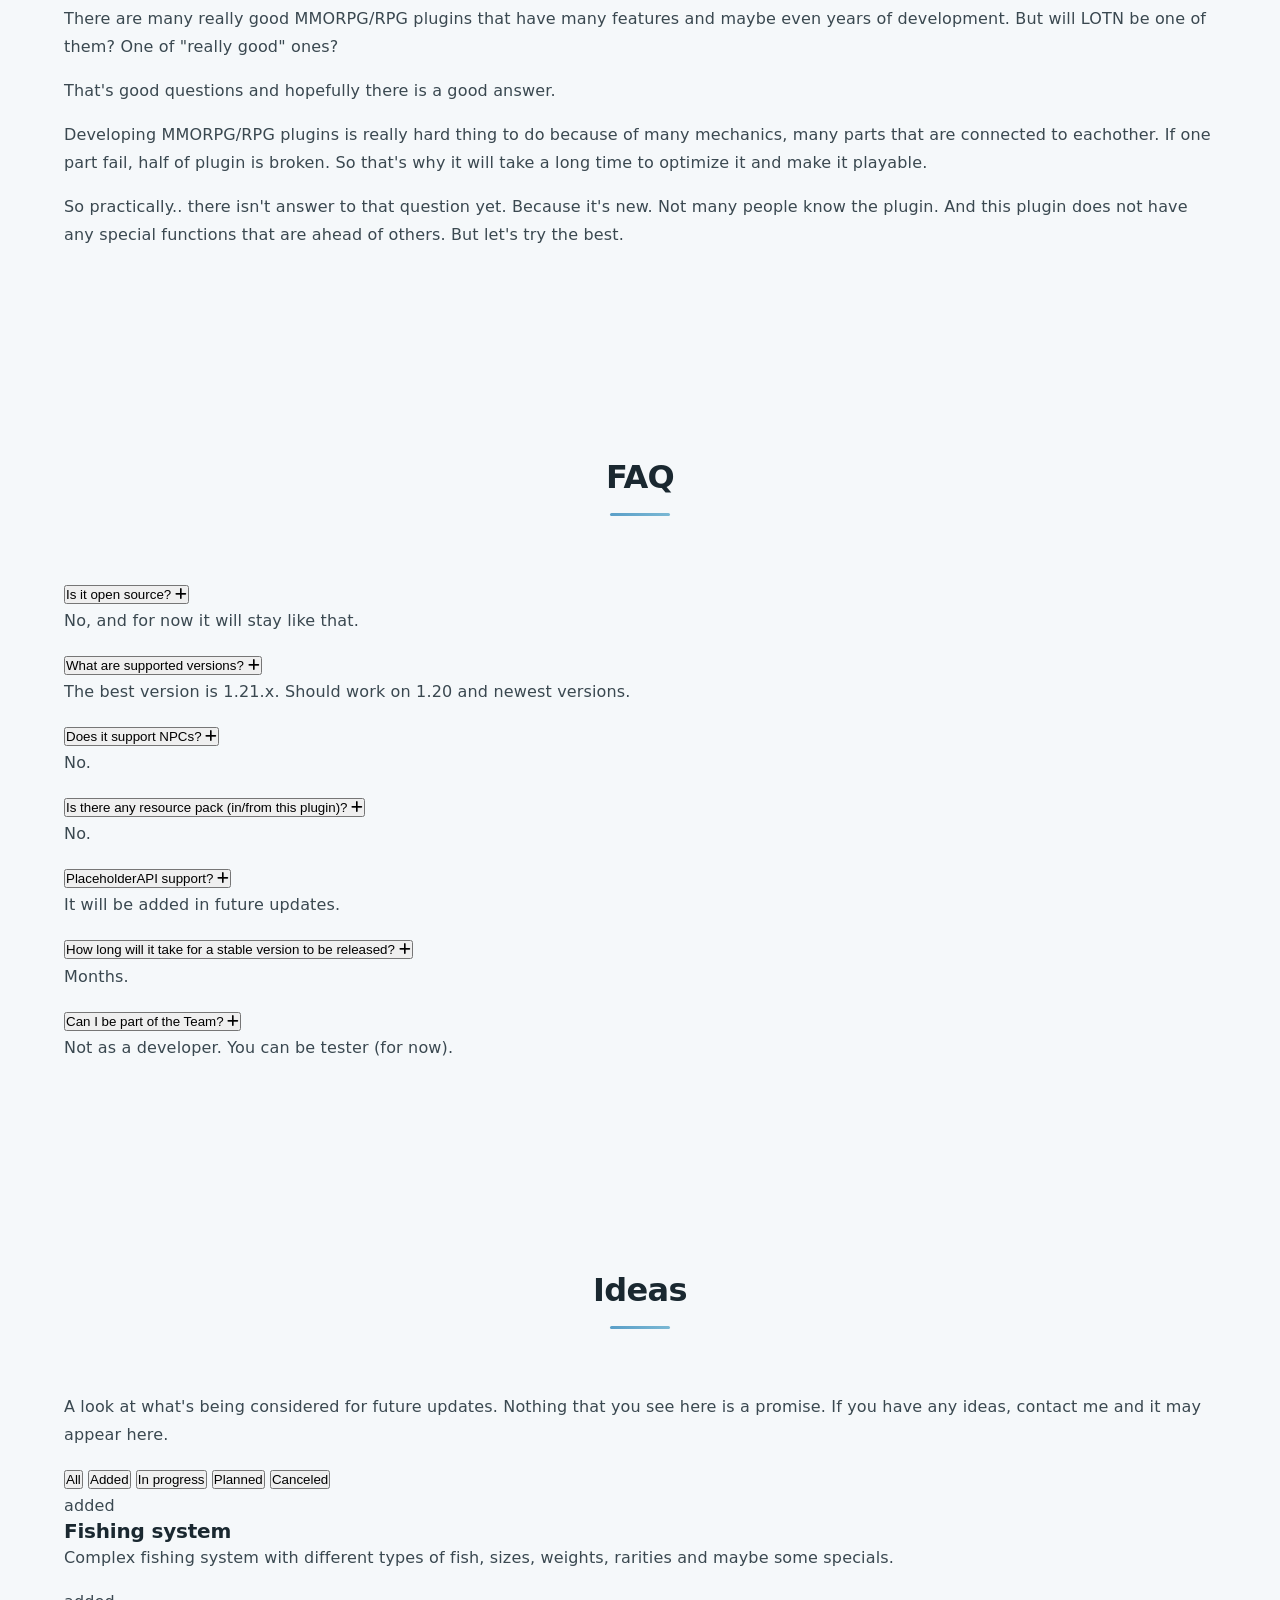
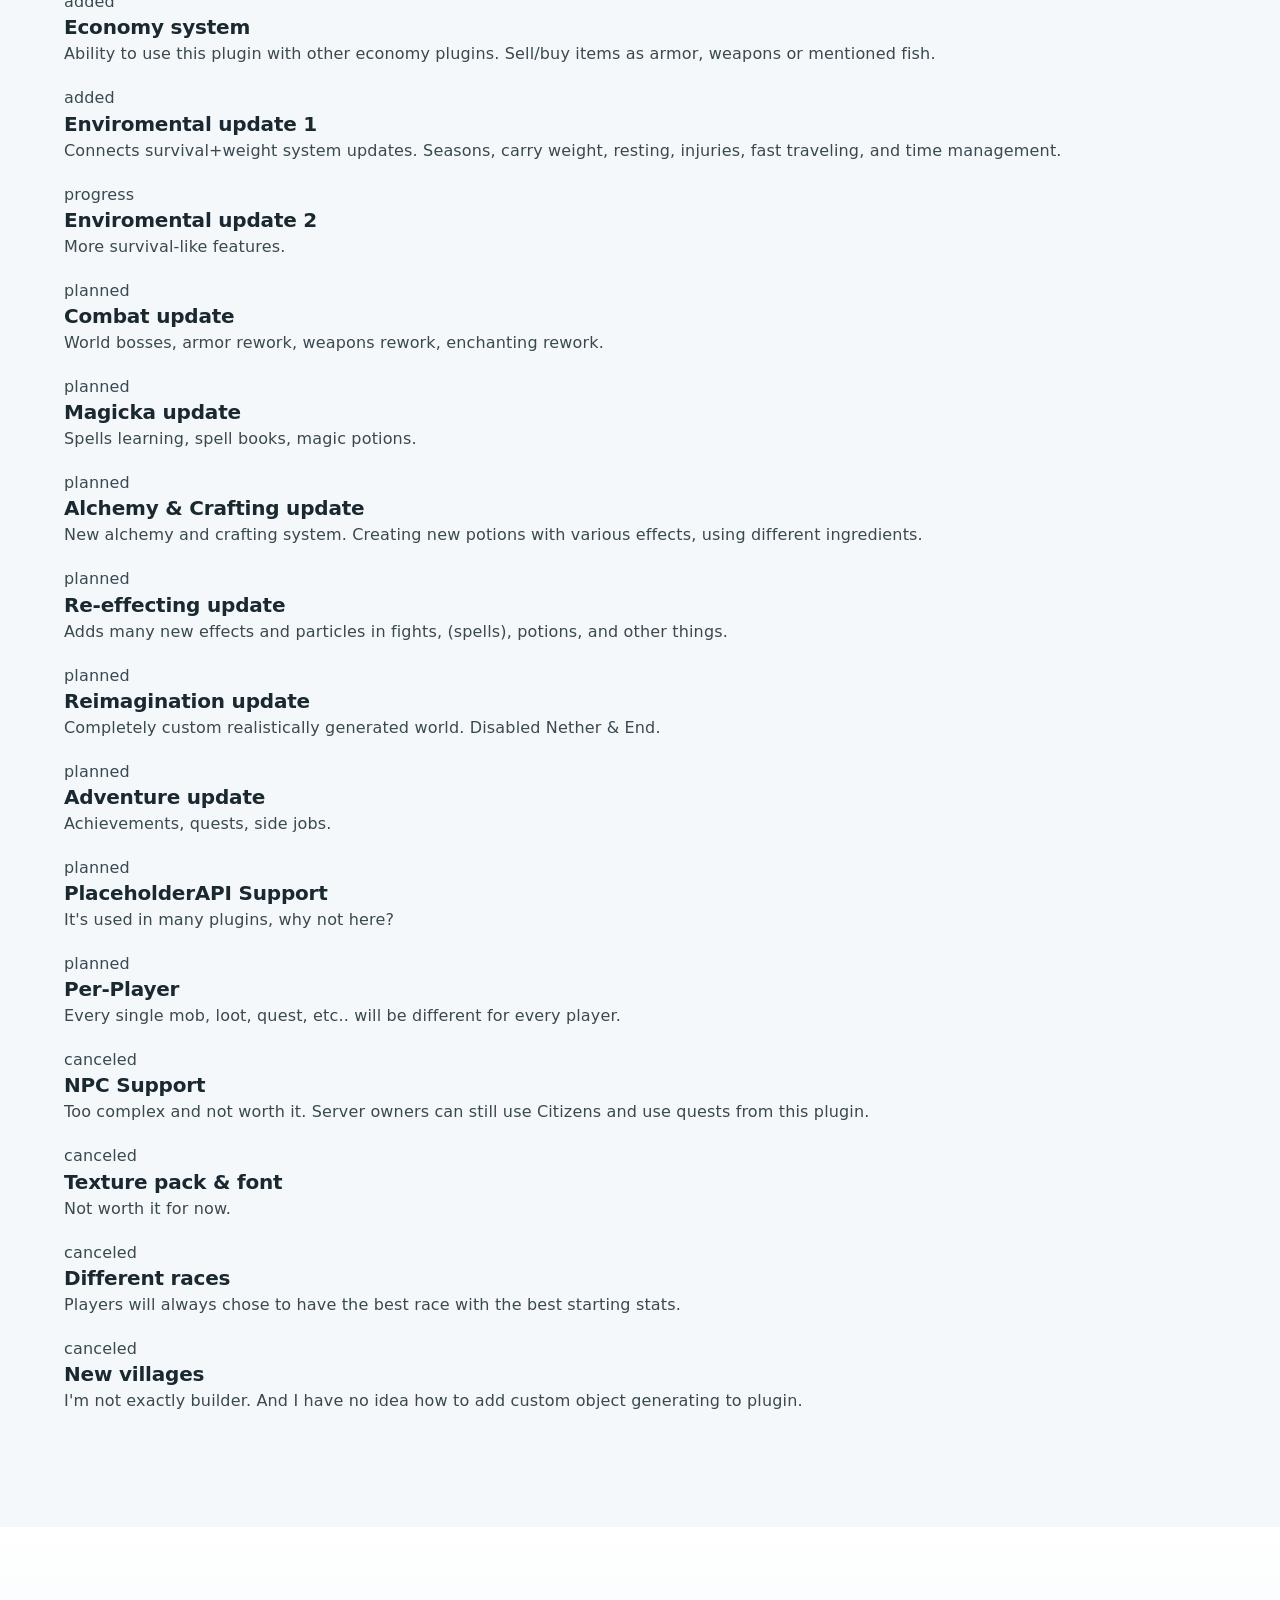
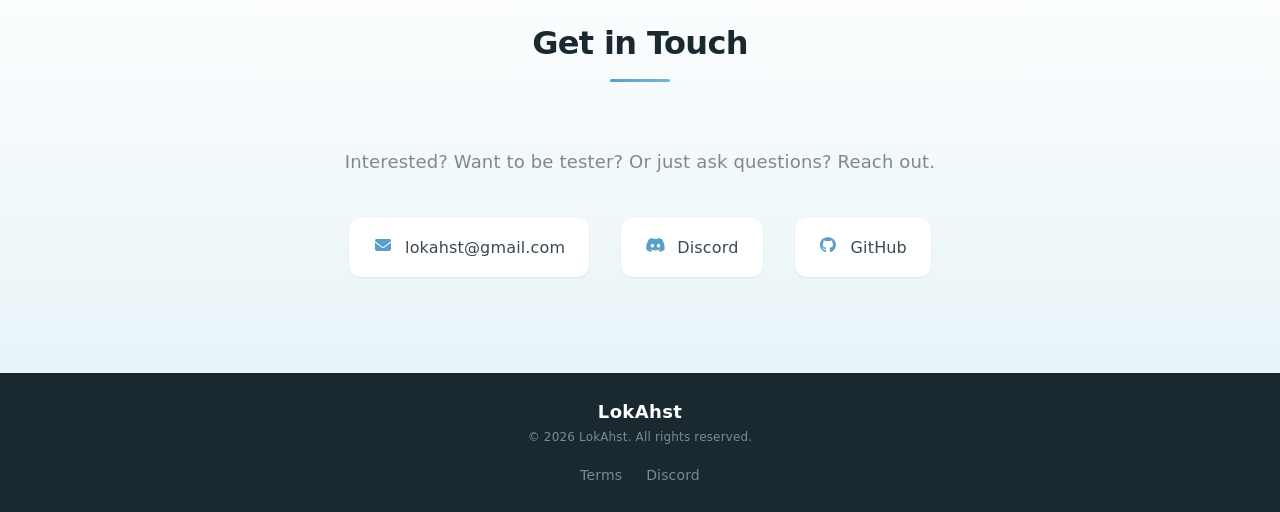
==== commit cd86c729: "Rebuild" ====
--- a/index.html
+++ b/index.html
@@ -223,7 +223,7 @@
                             </div>
                         </a>
                     </div>
-                    <p class="download-note">Or you can download it right <a href="https://github.com/lokahst/direct/releases/download/LotN_0.0.0-EarlyAccess.3/LotN_0.0.0-EarlyAccess.3.jar" class="download-link">here</a>.</p>
+                    <p class="download-note">Or you can download it right <a href="https://github.com/lokahst/direct/releases/download/LotN_0.0.0-EarlyAccess.4/LotN_0.0.0-EarlyAccess.4.jar" class="download-link">here</a>.</p>
                 </div>
 
                 <div class="lotn-modrinth fade-up">
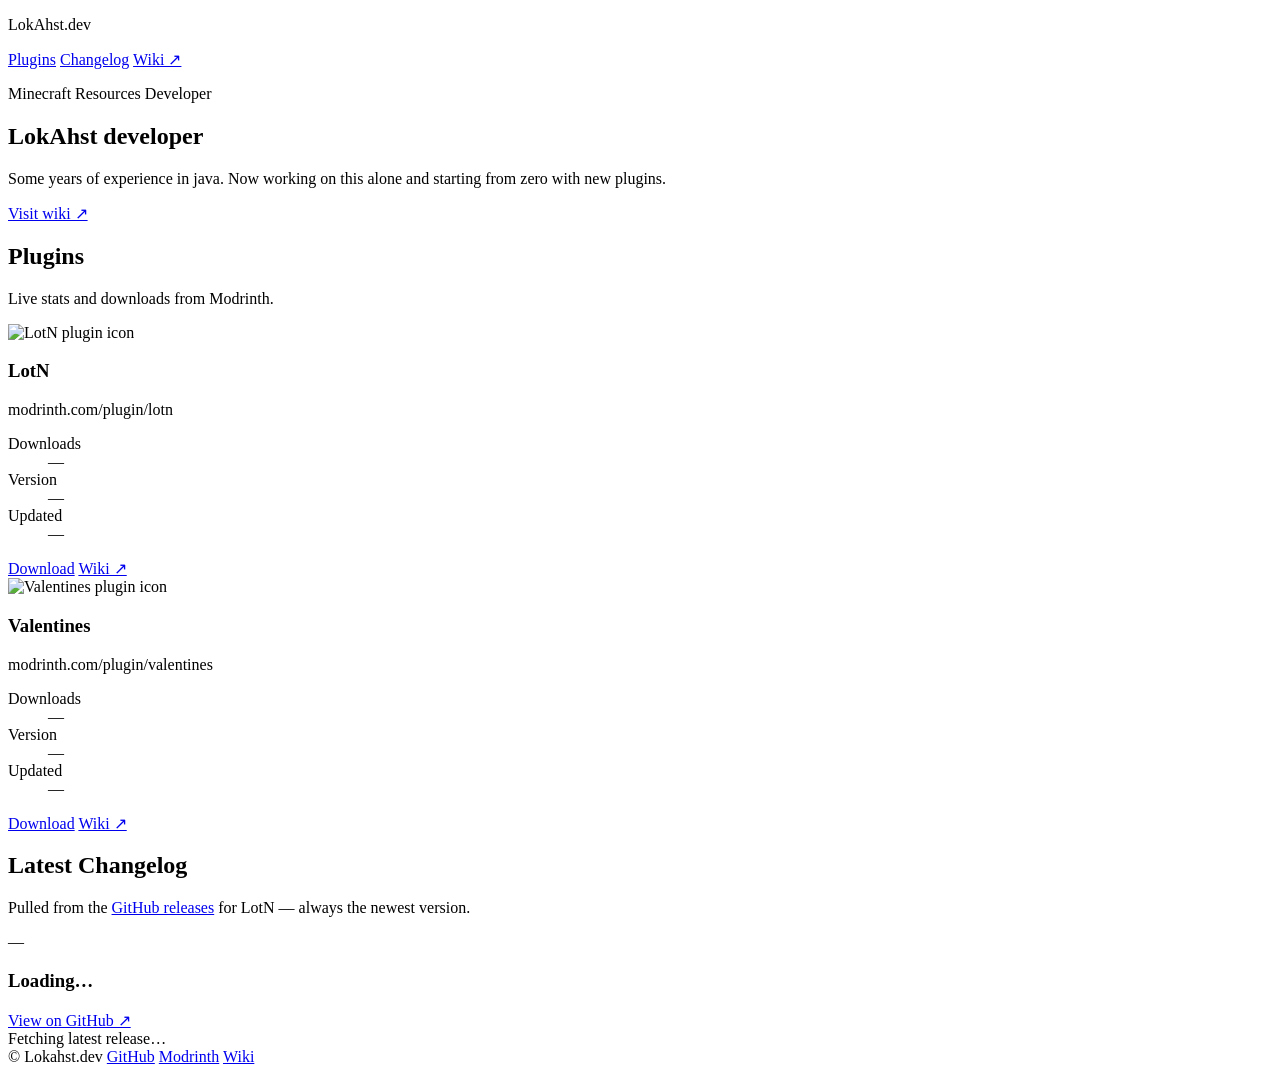
==== commit efd88d38: "Update index.html" ====
--- a/index.html
+++ b/index.html
@@ -1,420 +1,179 @@
 <!DOCTYPE html>
 <html lang="en">
-<head>
+  <head>
     <meta charset="UTF-8">
-    <meta name="viewport" content="width=device-width, initial-scale=1.0">
+    <meta http-equiv="X-UA-Compatible" content="IE=edge">
+    <meta name="viewport" content="width=device-width, initial-scale=1">
+    <link rel="preconnect" href="https://fonts.googleapis.com">
+    <link rel="preconnect" href="https://fonts.gstatic.com" crossorigin>
+    <link rel="stylesheet" href="https://fonts.googleapis.com/css2?family=Inter:wght@400;500;600;700&family=JetBrains+Mono:wght@400;500&display=swap">
+    <link rel="stylesheet" href="styling/style.css">
 
-    <title>LokAhst</title>
+    <title>LokAhst - Minecraft Plugin Developer</title>
 
-    <meta name="description" content="Developer of Legends of the North (LOTN) Minecraft plugin. Working independently on Minecraft plugins.">
+    <meta name="description" content="Creating complex Minecraft plugins with a focus on RPG experiences. Building plugins that haven't been seen before.">
     <meta name="author" content="LokAhst">
-    <meta name="keywords" content="LokAhst, Minecraft plugin, LOTN, Legends of the North, Minecraft server, Spigot plugin, Modrinth, game development">
-    <meta name="robots" content="index, follow">
-    <meta name="theme-color" content="#366DA0">
+    <meta name="robots" content="index, follow, max-image-preview:large">
+    <meta name="googlebot" content="index, follow">
+    <meta name="theme-color" content="#f7f8fa">
+    <meta name="application-name" content="LokAhst">
+    <meta name="generator" content="LokAhst">
+    <meta name="referrer" content="strict-origin-when-cross-origin">
+    <link rel="canonical" href="https://lokahst.dev/">
+    <link rel="icon" href="assets/lokahst_512.png">
+    <link rel="icon" type="image/png" sizes="512x512" href="assets/lokahst_512.png">
+    <link rel="icon" type="image/png" sizes="256x256" href="assets/lokahst_256.png">
+    <link rel="apple-touch-icon" sizes="180x180" href="assets/lokahst_180.png">
 
-    <meta property="og:title" content="LokAhst">
-    <meta property="og:description" content="Developer of Legends of the North (LOTN) Minecraft plugin. Working independently on Minecraft plugins.">
     <meta property="og:type" content="website">
-    <meta property="og:url" content="https://lokahst.github.io">
-    <meta property="og:image" content="https://lokahst.github.io/assets/lokahst.png">
+    <meta property="og:site_name" content="LokAhst">
+    <meta property="og:title" content="LokAhst - Minecraft Plugin Developer">
+    <meta property="og:description" content="Creating complex Minecraft plugins with a focus on RPG experiences. Building plugins that haven't been seen before.">
+    <meta property="og:url" content="https://lokahst.dev/">
+    <meta property="og:image" content="https://lokahst.dev/assets/lokahst_512.png">
 
+    <meta property="og:image:width" content="1200">
+
+    <meta property="og:image:height" content="630">
+
+    <meta property="og:image:alt" content="Minecraft Plugin Developer">
     <meta name="twitter:card" content="summary_large_image">
-    <meta name="twitter:title" content="LokAhst">
-    <meta name="twitter:description" content="Developer of Legends of the North (LOTN) Minecraft plugin. Working independently on Minecraft plugins.">
+    <meta name="twitter:title" content="LokAhst - Minecraft plugin developer">
+    <meta name="twitter:description" content="Creating complex Minecraft plugins with a focus on RPG experiences. Building plugins that haven't been seen before.">
+    <meta name="twitter:image" content="https://lokahst.dev/assets/lokahst_512.png">
 
-    <link rel="canonical" href="https://lokahst.github.io">
+    <meta name="keywords" content="LokAhst, Lokahst developer, developer, Minecraft, Java, Bedrock, Minecraft plugin developer, Minecraft plugins, PaperMC, mc, RPG, Minecraft RPG plugins, Modrinth, spigot, bukkit, purpur, Minecraft survival, Minecraft adventure, Minecraft skyrim-focused plugin, LOTN, Legends of the North, Valentines plugin, Minecraft Valentines, Minecraft skyrim-like plugin, Skyrim, The Elder Scrolls V">
+    <script type="application/ld+json">
+      {
+        "@context": "https://schema.org",
+        "@type": "Person",
+        "name": "LokAhst",
+        "url": "https://lokahst.dev",
+        "logo": "https://lokahst.dev/assets/lokahst_512.png",
+        "description": "Creating complex Minecraft plugins with a focus on RPG experiences. Building plugins that haven't been seen before.",
+        "sameAs": ["https://github.com/lokahst", "https://modrinth.com/user/lokahst", "https://lokahst.dev/discord"]
+      }
+    </script>
+    <meta name="copyrighted-site-verification" content="4ba5bb5c7f340ce6">
 
-    <link rel="stylesheet" href="styling/main.css">
-    <link rel="stylesheet" href="styling/hero.css">
-    <link rel="stylesheet" href="styling/about.css">
-    <link rel="stylesheet" href="styling/lotn.css">
-    <link rel="stylesheet" href="styling/why.css">
-    <link rel="stylesheet" href="styling/faq.css">
-    <link rel="stylesheet" href="styling/ideas.css">
-    <link rel="stylesheet" href="styling/animations.css">
-    <link rel="stylesheet" href="styling/responsive.css">
-
-    <style>
-        .value-icon i {font-size: 2.5rem;}
-    </style>
-
-    <link rel="icon" type="image/svg+xml" href="assets/lokahst.png">
-    <link rel="apple-touch-icon" href="assets/lokahst.png">
-    <link rel="stylesheet" href="https://cdnjs.cloudflare.com/ajax/libs/font-awesome/6.4.0/css/all.min.css">
-    <script>
-        (function(){var t=localStorage.getItem('lokahst-theme');if(t==='dark'||(t!=='light'&&window.matchMedia('(prefers-color-scheme: dark)').matches)){document.documentElement.setAttribute('data-theme','dark');}})();
-    </script>
-</head>
-<body>
-    <nav class="nav" id="nav">
-        <div class="nav-container">
-            <a href="#" class="nav-logo">
-                <span class="logo-text">LokAhst</span>
-            </a>
-            <button class="nav-toggle" id="navToggle" aria-label="Toggle navigation">
-                <span class="nav-toggle-line"></span>
-                <span class="nav-toggle-line"></span>
-                <span class="nav-toggle-line"></span>
-            </button>
-            <ul class="nav-menu" id="navMenu">
-                <li><a href="#about" class="nav-link">About</a></li>
-                <li><a href="#lotn" class="nav-link">LOTN</a></li>
-                <li><a href="#why" class="nav-link">Why LOTN?</a></li>
-                <li><a href="#faq" class="nav-link">FAQ</a></li>
-                <li><a href="#ideas" class="nav-link">Ideas</a></li>
-                <li><a href="#contact" class="nav-link">Contact</a></li>
-            </ul>
-            <button class="theme-toggle" id="themeToggle" aria-label="Toggle dark mode">
-                <svg class="icon-sun" xmlns="http://www.w3.org/2000/svg" fill="none" viewBox="0 0 24 24" stroke="currentColor" stroke-width="2"><circle cx="12" cy="12" r="5"/><path d="M12 1v2M12 21v2M4.22 4.22l1.42 1.42M18.36 18.36l1.42 1.42M1 12h2M21 12h2M4.22 19.78l1.42-1.42M18.36 5.64l1.42-1.42"/></svg>
-                <svg class="icon-moon" xmlns="http://www.w3.org/2000/svg" fill="none" viewBox="0 0 24 24" stroke="currentColor" stroke-width="2"><path d="M21 12.79A9 9 0 1 1 11.21 3 7 7 0 0 0 21 12.79z"/></svg>
-            </button>
+  </head>
+  <body>
+    <header class="site-header">
+      <div class="container header-inner">
+        <p class="brand">LokAhst.dev</p>
+        <nav class="nav">
+          <a href="#plugins">Plugins</a>
+          <a href="#changelog">Changelog</a>
+          <a href="https://wiki.lokahst.dev" class="nav-wiki" target="_blank" rel="noopener">Wiki ↗</a>
+        </nav>
+      </div>
+    </header>
+    <main>
+      <section class="hero">
+        <div class="container">
+          <p class="hero-eyebrow">Minecraft Resources Developer</p>
+          <h1 class="hero-title">LokAhst developer</h1>
+          <p class="hero-sub">Some years of experience in java. Now working on this alone and starting from zero with new plugins.</p>
+          <div class="hero-actions">
+            <a href="https://wiki.lokahst.dev" class="btn btn-ghost" target="_blank" rel="noopener">Visit wiki ↗</a>
+          </div>
         </div>
-    </nav>
-
-    <header class="hero" id="hero">
-        <div class="hero-sky"></div>
-        <div class="clouds-container"></div>
-        <div class="mountains-container"></div>
-        <div class="hero-atmosphere"></div>
-        <div class="hero-content">
-            <div class="hero-text-container">
-                <h1 class="hero-title fade-up">
-                    <span class="hero-title-line">LokAhst</span>
-                </h1>
-                <p class="hero-subtitle fade-up">Minecraft Plugin Developer</p>
+      </section>
+      <section id="plugins" class="section">
+        <div class="container">
+          <div class="section-head">
+            <h2>Plugins</h2>
+            <p>Live stats and downloads from Modrinth.</p>
+          </div>
+          <div id="plugin-grid" class="plugin-grid">
+            <article class="plugin-card" data-slug="lotn" aria-busy="true">
+              <div class="plugin-card-head">
+                <img class="plugin-icon" alt="LotN plugin icon" src="assets/lotn.webp">
+                <div class="plugin-titles">
+                  <h3 class="plugin-name">LotN</h3>
+                  <p class="plugin-slug">modrinth.com/plugin/lotn</p>
+                </div>
+              </div>
+              <p class="plugin-summary"></p>
+              <dl class="plugin-stats">
+                <div>
+                  <dt>Downloads</dt>
+                  <dd class="stat-downloads">—</dd>
+                </div>
+                <div>
+                  <dt>Version</dt>
+                  <dd class="stat-version">—</dd>
+                </div>
+                <div>
+                  <dt>Updated</dt>
+                  <dd class="stat-updated">—</dd>
+                </div>
+              </dl>
+              <div class="plugin-actions">
+                <a class="btn btn-primary btn-sm plugin-download" href="https://www.spigotmc.org/resources/rpg-legends-of-the-north-early-access-versions.136849/download?version=645763" target="_blank" rel="noopener">Download</a>
+                <a class="btn btn-ghost btn-sm" href="https://wiki.lokahst.dev/lotn/" target="_blank" rel="noopener">Wiki ↗</a>
+              </div>
+            </article>
+            <article class="plugin-card" data-slug="valentines" aria-busy="true">
+              <div class="plugin-card-head">
+                <img class="plugin-icon" alt="Valentines plugin icon" src="assets/valentines.webp">
+                <div class="plugin-titles">
+                  <h3 class="plugin-name">Valentines</h3>
+                  <p class="plugin-slug">modrinth.com/plugin/valentines</p>
+                </div>
+              </div>
+              <p class="plugin-summary"></p>
+              <dl class="plugin-stats">
+                <div>
+                  <dt>Downloads</dt>
+                  <dd class="stat-downloads">—</dd>
+                </div>
+                <div>
+                  <dt>Version</dt>
+                  <dd class="stat-version">—</dd>
+                </div>
+                <div>
+                  <dt>Updated</dt>
+                  <dd class="stat-updated">—</dd>
+                </div>
+              </dl>
+              <div class="plugin-actions">
+                <a class="btn btn-primary btn-sm plugin-download" href="https://cdn.modrinth.com/data/5JAz4ytr/versions/JIjbCy0n/Valentines_2.0.1.jar?mr_download_reason=standalone" target="_blank" rel="noopener">Download</a>
+                <a class="btn btn-ghost btn-sm" href="https://wiki.lokahst.dev/valentines/" target="_blank" rel="noopener">Wiki ↗</a>
+              </div>
+            </article>
+          </div>
+        </div>
+      </section>
+      <section id="changelog" class="section section-muted">
+        <div class="container">
+          <div class="section-head">
+            <h2>Latest Changelog</h2>
+            <p>Pulled from the <a href="https://github.com/lokahst/lotn/releases" target="_blank" rel="noopener">GitHub releases</a> for LotN — always the newest version. </p>
+          </div>
+          <article id="changelog-card" class="changelog-card" aria-busy="true">
+            <div class="changelog-head">
+              <div>
+                <span class="changelog-tag">—</span>
+                <h3 class="changelog-name">Loading…</h3>
+              </div>
+              <a id="changelog-link" class="btn btn-ghost btn-sm" href="https://github.com/lokahst/lotn/releases" target="_blank" rel="noopener">View on GitHub ↗</a>
             </div>
+            <div id="changelog-body" class="changelog-body">Fetching latest release…</div>
+          </article>
         </div>
-
-        <div class="hero-gradient-transition"></div>
-    </header>
-
-    <section class="about section" id="about">
-        <div class="container">
-            <div class="section-header fade-up">
-                <h2 class="section-title">Me, Myself and I</h2>
-                <div class="section-divider"></div>
-            </div>
-            <div class="about-content">
-                <div class="about-text fade-up">
-                    <p class="about-body">I'm a Minecraft plugin developer with "just a little of experience" - also in Minecraft servers. Created few plugins under different names, for different servers and some with hundreds or thousands of downloads.</p>
-                </div>
-                <div class="about-values fade-up">
-                    <div class="value-card">
-                        <div class="value-icon">
-                            <i class="fas fa-gem"></i>
-                        </div>
-                        <h3 class="value-title">Quality</h3>
-                        <p class="value-desc">This is main focus..</p>
-                    </div>
-                    <div class="value-card">
-                        <div class="value-icon">
-                            <i class="fas fa-hourglass-end"></i>
-                        </div>
-                        <h3 class="value-title">Patience</h3>
-                        <p class="value-desc">..and it will take a long time to complete..</p>
-                    </div>
-                    <div class="value-card">
-                        <div class="value-icon">
-                            <i class="fas fa-flag-checkered"></i>
-                        </div>
-                        <h3 class="value-title">Finish</h3>
-                        <p class="value-desc">..but it will be worth it.</p>
-                    </div>
-                </div>
-            </div>
-        </div>
-    </section>
-
-    <section class="lotn section" id="lotn">
-        <div class="container">
-            <div class="lotn-header fade-up">
-                <h2 class="lotn-title">Legends of the North</h2>
-                <p class="lotn-tagline">"Expand vanilla Minecraft with an immersive Skyrim-inspired RPG experience featuring leveling, combat skills, enchantments, and scalable mobs."</p>
-                <div class="lotn-created-badge">
-                    <i class="lotn-badge-icon fas fa-calendar"></i>
-                    <span>Project created: July 7, 2026</span>
-                </div>
-            </div>
-
-            <div class="lotn-content">
-                <div class="lotn-description fade-up">
-                    <p>The plugin isn't story-driven(it wont be), but it includes mechanics inspired by the game mentioned above, such as Health, Stamina, and Magicka. Currently, only Health and Stamina are functional. Magicka is there for now... mostly as decoration.</p>
-                </div>
-
-                <div class="lotn-features fade-up">
-                    <h3 class="features-title">Key Features</h3>
-                    <ul class="features-list">
-                        <li class="feature-item">
-                            <span class="feature-icon">
-                                <i class="fas fa-star"></i>
-                            </span>
-                            <span class="feature-text">Leveling system</span>
-                        </li>
-                        <li class="feature-item">
-                            <span class="feature-icon">
-                                <i class="fas fa-star"></i>
-                            </span>
-                            <span class="feature-text">Custom enchantments</span>
-                        </li>
-                        <li class="feature-item">
-                            <span class="feature-icon">
-                                <i class="fas fa-star"></i>
-                            </span>
-                            <span class="feature-text">Disenchant gear to permamently learn its magical effects</span>
-                        </li>
-                        <li class="feature-item">
-                            <span class="feature-icon">
-                                <i class="fas fa-star"></i>
-                            </span>
-                            <span class="feature-text">Designed to enchance not remove</span>
-                        </li>
-                    </ul>
-                </div>
-
-                <div class="lotn-status fade-up">
-                    <h3 class="status-title">Development Status</h3>
-                    <div class="status-bar-container">
-                        <div class="status-bar">
-                            <div class="status-progress" style="--progress: 2%;"></div>
-                        </div>
-                    </div>
-                </div>
-
-                <div class="lotn-warnings fade-up">
-                    <div class="warning-card warning-early">
-                        <div class="warning-icon">
-                            <i class="fas fa-exclamation-triangle"></i>
-                        </div>
-                        <div class="warning-content">
-                            <h4 class="warning-title">Early Development</h4>
-                            <p class="warning-text">This project is in early development stages and it may contain bugs, compatibility problems, or other issues.</p>
-                        </div>
-                    </div>
-                    <div class="warning-card warning-modrinth">
-                        <div class="warning-icon">
-                            <i class="fas fa-info-circle"></i>
-                        </div>
-                        <div class="warning-content">
-                            <h4 class="warning-title">Modrinth Not Yet Public</h4>
-                            <p class="warning-text">I'm still waiting for Modrinth to approve this project.</p>
-                        </div>
-                    </div>
-                </div>
-
-                <div class="lotn-downloads fade-up">
-                    <h3 class="downloads-title">Download</h3>
-                    <div class="downloads-grid">
-                        <a href="https://modrinth.com/plugin/lotn" class="download-card download-modrinth" target="_blank" rel="noopener noreferrer">
-                            <div class="download-logo">
-                                <img src="assets/modrinth.svg" alt="Modrinth">
-                            </div>
-                            <div class="download-info">
-                                <span class="download-name">Modrinth</span>
-                                <span class="download-desc">Primary platform</span>
-                            </div>
-                        </a>
-                        <a href="https://www.spigotmc.org/resources/rpg-legends-of-the-north-early-access-versions.136849/" class="download-card download-spigot" target="_blank" rel="noopener noreferrer">
-                            <div class="download-logo">
-                                <img src="assets/spigotmc.svg" alt="SpigotMC">
-                            </div>
-                            <div class="download-info">
-                                <span class="download-name">SpigotMC</span>
-                                <span class="download-desc">Alternative platform</span>
-                            </div>
-                        </a>
-                    </div>
-                    <p class="download-note">Or you can download it right <a href="https://github.com/lokahst/direct/releases/download/LotN_0.0.0-EarlyAccess.4/LotN_0.0.0-EarlyAccess.4.jar" class="download-link">here</a>.</p>
-                </div>
-
-                <div class="lotn-modrinth fade-up">
-                    <h3 class="modrinth-title">Modrinth Stats</h3>
-                    <div class="modrinth-stats">
-                        <div class="modrinth-stat">
-                            <span class="stat-label">Latest Version</span>
-                            <span class="stat-value" id="modrinth-version">Loading...</span>
-                        </div>
-                        <div class="modrinth-stat">
-                            <span class="stat-label">Downloads</span>
-                            <span class="stat-value" id="modrinth-downloads">Loading...</span>
-                        </div>
-                        <div class="modrinth-stat">
-                            <span class="stat-label">Minecraft version</span>
-                            <span class="stat-value" id="modrinth-minecraft">Loading...</span>
-                        </div>
-                        <div class="modrinth-stat">
-                            <span class="stat-label">Release date</span>
-                            <span class="stat-value" id="modrinth-release">Loading...</span>
-                        </div>
-                    </div>
-                </div>
-
-                <div class="lotn-screenshots fade-up">
-                    <h3 class="screenshots-title">Screenshots</h3>
-                    <div class="screenshots-grid">
-                        <img src="assets/screenshots/Main.png" alt="LOTN Screenshot: main GUI" class="screenshot-img">
-                        <img src="assets/screenshots/Character.png" alt="LOTN Screenshot: character UI" class="screenshot-img">
-                        <img src="assets/screenshots/Enchants.png" alt="LOTN Screenshot: enchants menu" class="screenshot-img">
-                        <img src="assets/screenshots/Fishing_adventure.png" alt="LOTN Screenshot: fishing stats" class="screenshot-img">
-                        <img src="assets/screenshots/Skill_tree.png" alt="LOTN Screenshot: skill tree" class="screenshot-img">
-                        <img src="assets/screenshots/bar.png" alt="LOTN Screenshot: status bar" class="screenshot-img">
-                    </div>
-                </div>
-            </div>
-        </div>
-    </section>
-
-    <section class="why section" id="why">
-        <div class="container">
-            <div class="section-header fade-up">
-                <h2 class="section-title">Why LOTN?</h2>
-                <div class="section-divider"></div>
-            </div>
-            <div class="why-content">
-                <div class="why-text fade-up">
-                    <p class="why-body">There are many really good MMORPG/RPG plugins that have many features and maybe even years of development. But will LOTN be one of them? One of "really good" ones?</p>
-                    <p class="why-body">That's good questions and hopefully there is a good answer.</p>
-                    <p class="why-body">Developing MMORPG/RPG plugins is really hard thing to do because of many mechanics, many parts that are connected to eachother. If one part fail, half of plugin is broken. So that's why it will take a long time to optimize it and make it playable.</p>
-                    <p class="why-body">So practically.. there isn't answer to that question yet. Because it's new. Not many people know the plugin. And this plugin does not have any special functions that are ahead of others. But let's try the best.</p>
-                </div>
-            </div>
-        </div>
-    </section>
-
-    <section class="faq section" id="faq">
-        <div class="container">
-            <div class="section-header fade-up">
-                <h2 class="section-title">FAQ</h2>
-                <div class="section-divider"></div>
-            </div>
-            <div class="faq-list fade-up">
-                <div class="faq-item">
-                    <button class="faq-question" aria-expanded="false">
-                        <span class="faq-question-text">Is it open source?</span>
-                        <span class="faq-icon"><i class="fas fa-plus"></i></span>
-                    </button>
-                    <div class="faq-answer">
-                        <p>No, and for now it will stay like that.</p>
-                    </div>
-                </div>
-                <div class="faq-item">
-                    <button class="faq-question" aria-expanded="false">
-                        <span class="faq-question-text">What are supported versions?</span>
-                        <span class="faq-icon"><i class="fas fa-plus"></i></span>
-                    </button>
-                    <div class="faq-answer">
-                        <p>The best version is 1.21.x. Should work on 1.20 and newest versions.</p>
-                    </div>
-                </div>
-                <div class="faq-item">
-                    <button class="faq-question" aria-expanded="false">
-                        <span class="faq-question-text">Does it support NPCs?</span>
-                        <span class="faq-icon"><i class="fas fa-plus"></i></span>
-                    </button>
-                    <div class="faq-answer">
-                        <p>No.</p>
-                    </div>
-                </div>
-                <div class="faq-item">
-                    <button class="faq-question" aria-expanded="false">
-                        <span class="faq-question-text">Is there any resource pack (in/from this plugin)?</span>
-                        <span class="faq-icon"><i class="fas fa-plus"></i></span>
-                    </button>
-                    <div class="faq-answer">
-                        <p>No.</p>
-                    </div>
-                </div>
-                <div class="faq-item">
-                    <button class="faq-question" aria-expanded="false">
-                        <span class="faq-question-text">PlaceholderAPI support?</span>
-                        <span class="faq-icon"><i class="fas fa-plus"></i></span>
-                    </button>
-                    <div class="faq-answer">
-                        <p>It will be added in future updates.</p>
-                    </div>
-                </div>
-                <div class="faq-item">
-                    <button class="faq-question" aria-expanded="false">
-                        <span class="faq-question-text">How long will it take for a stable version to be released?</span>
-                        <span class="faq-icon"><i class="fas fa-plus"></i></span>
-                    </button>
-                    <div class="faq-answer">
-                        <p>Months.</p>
-                    </div>
-                </div>
-                <div class="faq-item">
-                    <button class="faq-question" aria-expanded="false">
-                        <span class="faq-question-text">Can I be part of the Team?</span>
-                        <span class="faq-icon"><i class="fas fa-plus"></i></span>
-                    </button>
-                    <div class="faq-answer">
-                        <p>Not as a developer. You can be tester (for now).</p>
-                    </div>
-                </div>
-            </div>
-        </div>
-    </section>
-
-    <section class="ideas section" id="ideas">
-        <div class="container">
-            <div class="section-header fade-up">
-                <h2 class="section-title">Ideas</h2>
-                <div class="section-divider"></div>
-            </div>
-            <div class="ideas-intro fade-up">
-                <p>A look at what's being considered for future updates. Nothing that you see here is a promise. If you have any ideas, contact me and it may appear here.</p>
-            </div>
-            <div class="ideas-filters fade-up" id="ideasFilters" role="toolbar" aria-label="Filter ideas"></div>
-            <div class="ideas-board fade-up" id="ideasBoard"></div>
-        </div>
-    </section>
-
-    <section class="contact section" id="contact">
-        <div class="container">
-            <div class="section-header fade-up">
-                <h2 class="section-title">Get in Touch</h2>
-                <div class="section-divider"></div>
-            </div>
-            <div class="contact-content fade-up">
-                <p class="contact-text">Interested? Want to be tester? Or just ask questions? Reach out.</p>
-                <div class="contact-links">
-                    <a href="mailto:lokahst@gmail.com" class="contact-link">
-                        <i class="contact-icon fas fa-envelope"></i>
-                        <span>lokahst@gmail.com</span>
-                    </a>
-                    <a href="/discord.html" class="contact-link">
-                        <i class="contact-icon fab fa-discord"></i>
-                        <span>Discord</span>
-                    </a>
-                    <a href="https://github.com/lokahst" class="contact-link">
-                        <i class="contact-icon fab fa-github"></i>
-                        <span>GitHub</span>
-                    </a>
-                </div>
-            </div>
-        </div>
-    </section>
-
-    <footer class="footer">
-        <div class="container">
-            <div class="footer-content">
-                <span class="footer-logo">LokAhst</span>
-                <p class="footer-copyright">&copy; 2026 LokAhst. All rights reserved.</p>
-                <nav class="footer-links" aria-label="Footer">
-                    <a href="terms.html" class="footer-link">Terms</a>
-                    <a href="discord.html" class="footer-link">Discord</a>
-                </nav>
-            </div>
-        </div>
+      </section>
+    </main>
+    <footer class="site-footer">
+      <div class="container footer-inner">
+        <span>© <span id="year"></span> Lokahst.dev </span>
+        <span class="footer-links">
+          <a href="https://github.com/lokahst" target="_blank" rel="noopener">GitHub</a>
+          <a href="https://modrinth.com/user/lokahst" target="_blank" rel="noopener">Modrinth</a>
+          <a href="https://wiki.lokahst.dev" target="_blank" rel="noopener">Wiki</a>
+        </span>
+      </div>
     </footer>
-
-    <script defer src="scripting/mountains.js"></script>
-    <script defer src="scripting/parallax.js"></script>
-    <script defer src="scripting/scroll.js"></script>
-    <script defer src="scripting/animations.js"></script>
-    <script defer src="scripting/modrinth.js"></script>
-    <script defer src="scripting/faq.js"></script>
-    <script defer src="scripting/ideas.js"></script>
-    <script defer src="scripting/theme.js"></script>
-    <script defer src="scripting/main.js"></script>
-</body>
-</html>+    <script src="scripting/main.js"></script>
+  </body>
+</html>
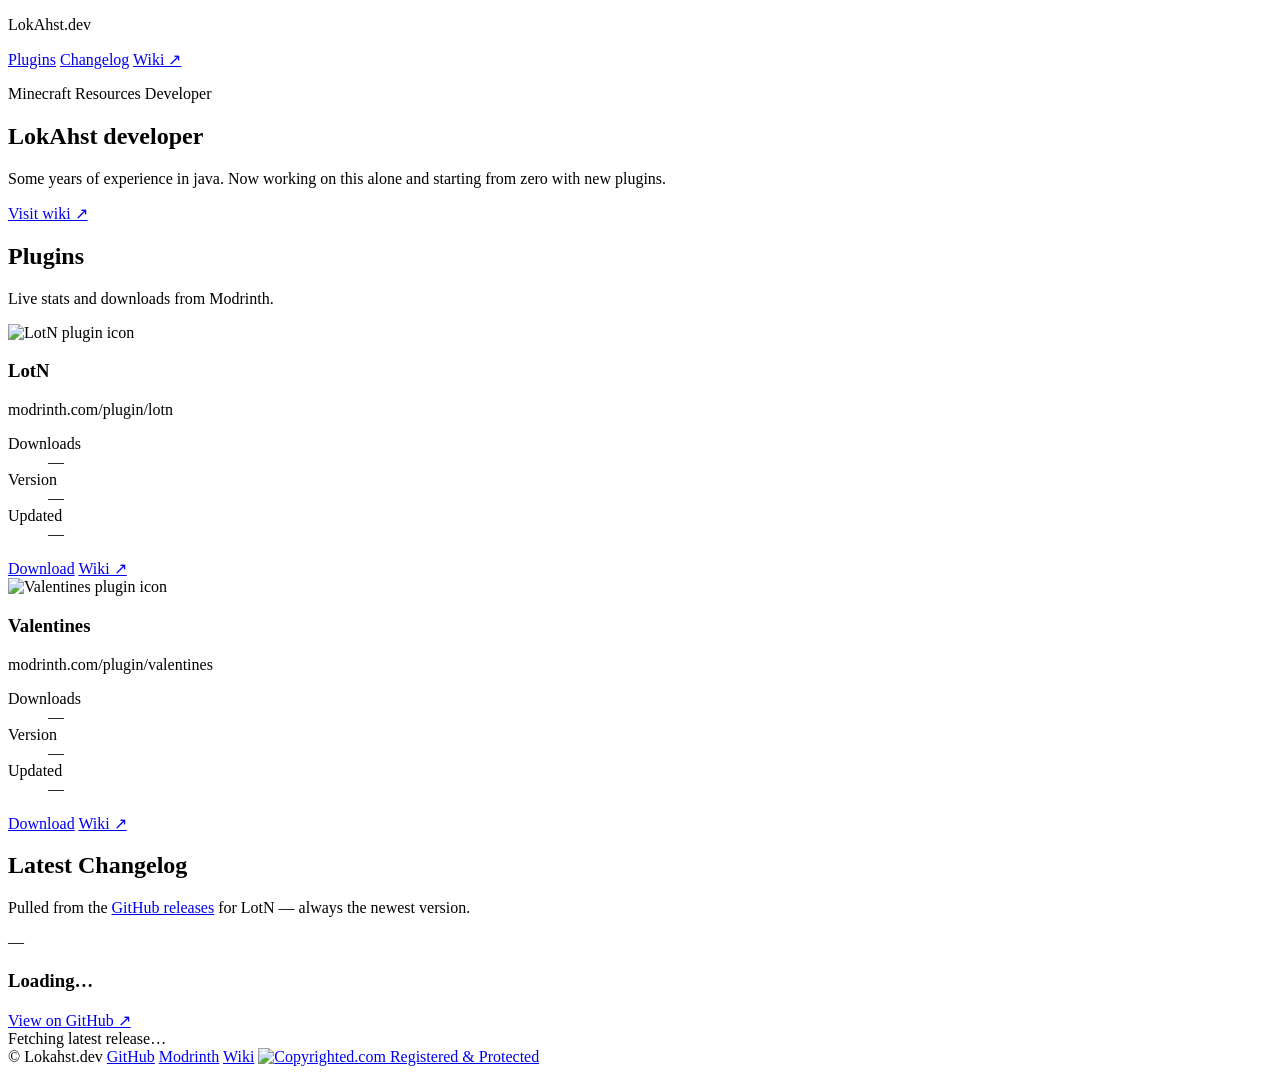
==== commit f0cc87aa: "Update index.html" ====
--- a/index.html
+++ b/index.html
@@ -172,6 +172,7 @@
           <a href="https://modrinth.com/user/lokahst" target="_blank" rel="noopener">Modrinth</a>
           <a href="https://wiki.lokahst.dev" target="_blank" rel="noopener">Wiki</a>
         </span>
+        <a class="copyrighted-badge" title="Copyrighted.com Registered &amp; Protected" target="_blank" href="https://app.copyrighted.com/website/Z4qKLg4GcfTGjTsC/"><img alt="Copyrighted.com Registered &amp; Protected" border="0" width="125" height="25" srcset="https://static.copyrighted.com/badges/125x25/01_1_2x.png 2x" src="https://static.copyrighted.com/badges/125x25/01_1.png"></a><script src="https://static.copyrighted.com/badges/helper.js"></script>
       </div>
     </footer>
     <script src="scripting/main.js"></script>
